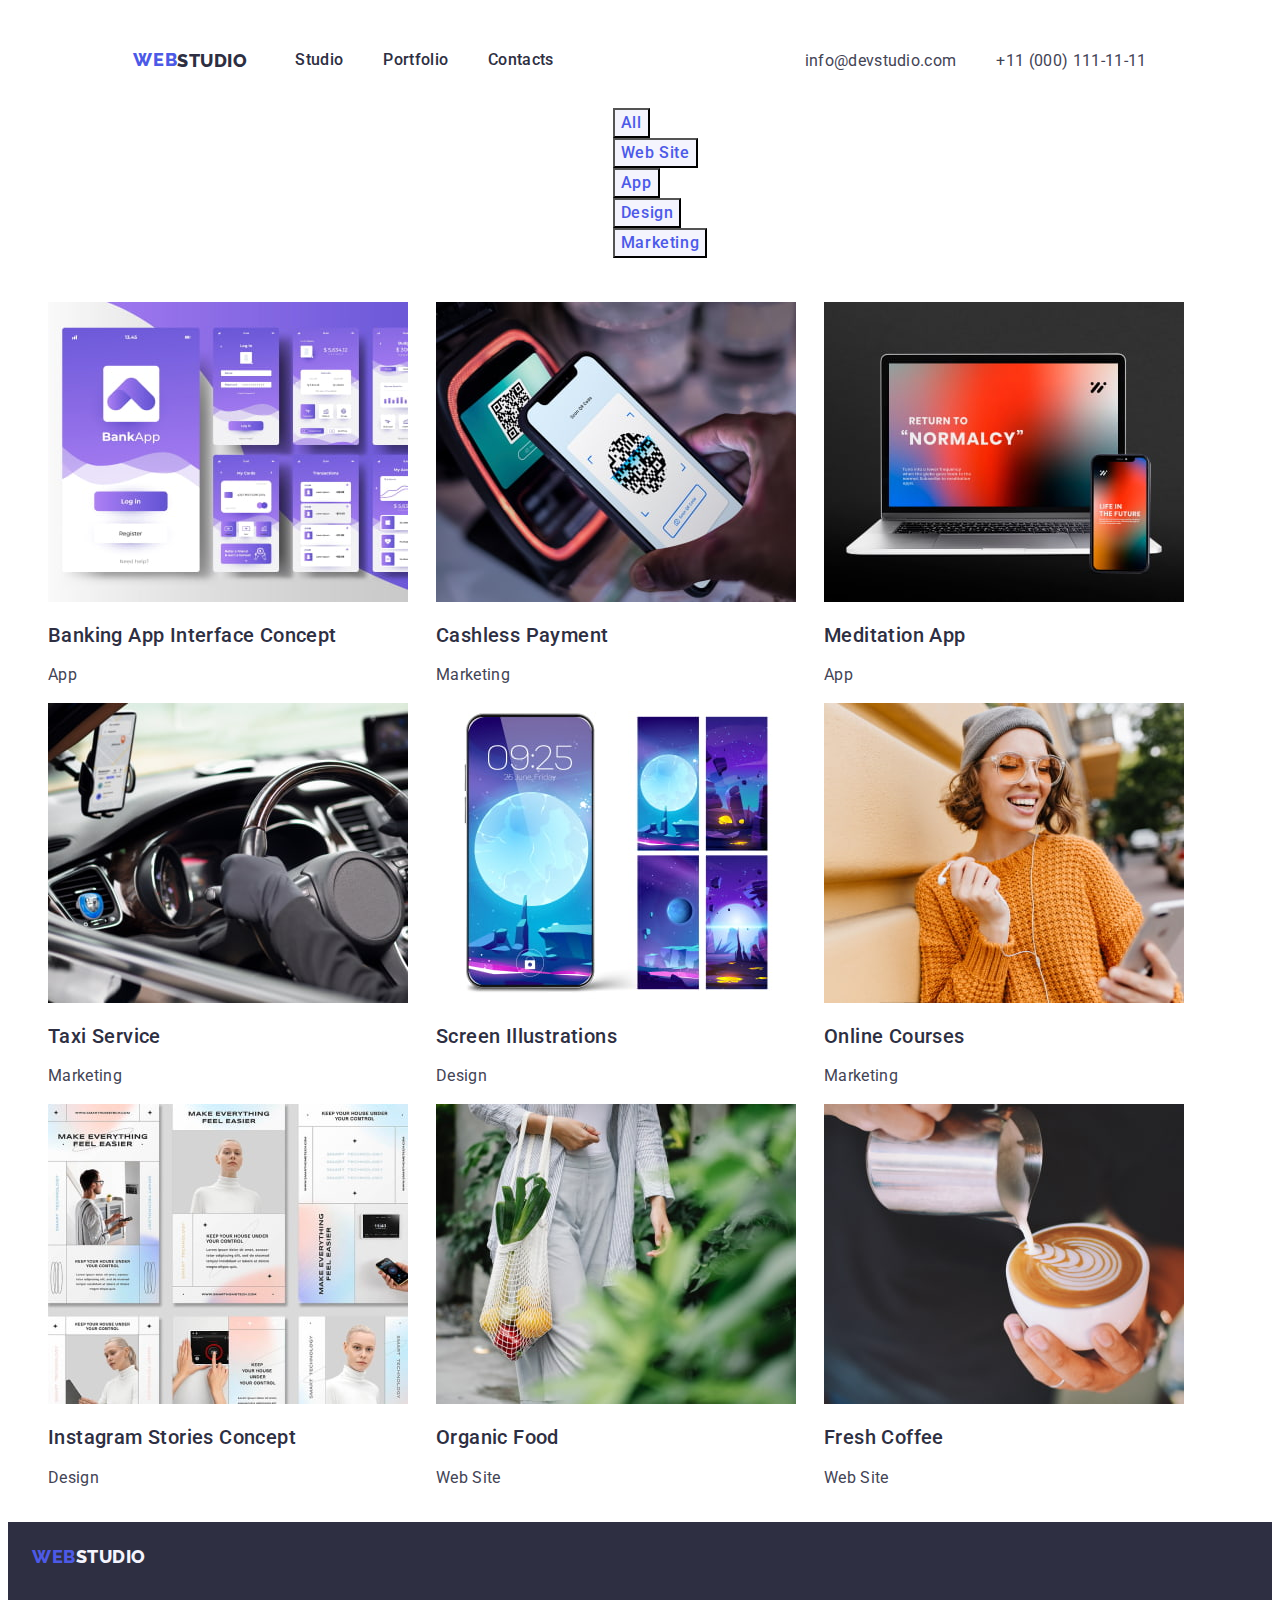
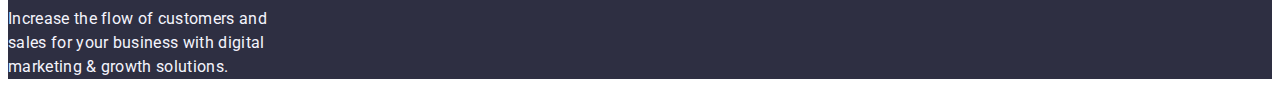
==== portfolio.html @ eee96777 "fixed the error" ====
<!DOCTYPE html>
<html lang="en">
  <head>
    <meta charset="UTF-8" />
    <meta name="viewport" content="width=device-width, initial-scale=1.0" />
    <title>Document</title>
    <link rel="preconnect" href="https://fonts.googleapis.com" />
    <link rel="preconnect" href="https://fonts.gstatic.com" crossorigin />
    <link
      href="https://fonts.googleapis.com/css2?family=Raleway:wght@800&family=Roboto:wght@400;500;700&display=swap"
      rel="stylesheet"
    />
    <link rel="stylesheet" href="./css/styles.css" />
  </head>
  <body>
    <!-- Top line -->
    <header>
      <div class="container header-container">
        <nav class="navigation">
          <a class="navigation-logo link" href="./index.html"
            >Web<span class="span">Studio</span></a
          >
          <ul class="navigation-link-list list">
            <li class="navigation-list-item">
              <a class="link-nav link" href="./index.html">Studio</a>
            </li>
            <li class="navigation-list-item">
              <a class="link-nav link" href="./portfolio.html">Portfolio</a>
            </li>
            <li class="navigation-list-item">
              <a class="link-nav link" href="">Contacts</a>
            </li>
          </ul>
        </nav>

        <!-- adress-->
        <address class="header adress">
          <ul class="header-adress-list list">
            <li class="header-adress-list-item">
              <a
                class="header-adress-link link"
                href="mailto:info@devstudio.com"
                >info@devstudio.com
              </a>
            </li>
            <li class="header-adress-list-item">
              <a class="header-adress-link link" href="tel:+110001111111"
                >+11 (000) 111-11-11
              </a>
            </li>
          </ul>
        </address>
      </div>
    </header>

    <!-- main -->
    <main>
      <!-- filter -->
      <section>
        <div class="filter-container">
          <h1 hidden>Filters</h1>
          <ul class="button-list list">
            <li>
              <button class="filter-button" type="button">All</button>
            </li>

            <li class="button-list-items">
              <button class="filter-button" type="button">Web Site</button>
            </li>
            <li class="button-list-items">
              <button class="filter-button" type="button">App</button>
            </li>
            <li class="button-list-items">
              <button class="filter-button" type="button">Design</button>
            </li>
            <li class="button-list-items">
              <button class="filter-button" type="button">Marketing</button>
            </li>
          </ul>
        </div>

        <!-- Rows -->
        <div class="project-list-container">
          <ul class="project-list list">
            <li class="project-list-item">
              <a class="project-img link" href="#">
                <img
                  src="./images/row1/img1.jpg"
                  alt="Banking app img"
                  width="360"
                  height="300"
                />
                <h2 class="project-list-title">
                  Banking App Interface Concept
                </h2>
                <p class="project-list-dsc">App</p>
              </a>
            </li>
            <li class="project-list-item">
              <a class="project-img link" href="#">
                <img
                  src="./images/row1/img2.jpg"
                  alt="Payment img"
                  width="360"
                  height="300"
                />
                <h2 class="project-list-title">Cashless Payment</h2>
                <p class="project-list-dsc">Marketing</p>
              </a>
            </li>
            <li class="project-list-item">
              <a class="project-img link" href="">
                <img
                  src="./images/row1/img3.jpg"
                  alt="App img"
                  width="360"
                  height="300"
                />
                <h2 class="project-list-title">Meditation App</h2>
                <p class="project-list-dsc">App</p>
              </a>
            </li>
            <li class="project-list-item">
              <a class="project-img link" href="#">
                <img
                  src="./images/row2/img1.jpg"
                  alt="Taxi Service img"
                  width="360"
                  height="300"
                />
                <h2 class="project-list-title">Taxi Service</h2>
                <p class="project-list-dsc">Marketing</p>
              </a>
            </li>
            <li class="project-list-item">
              <a class="project-img link" href="#">
                <img
                  src="./images/row2/img2.jpg"
                  alt="Screen img"
                  width="360"
                  height="300"
                />
                <h2 class="project-list-title">Screen Illustrations</h2>
                <p class="project-list-dsc">Design</p>
              </a>
            </li>
            <li class="project-list-item">
              <a class="project-img link" href="#">
                <img
                  src="./images/row2/img3.jpg"
                  alt="Courses img"
                  width="360"
                  height="300"
                />
                <h2 class="project-list-title">Online Courses</h2>
                <p class="project-list-dsc">Marketing</p>
              </a>
            </li>
            <li class="project-list-item">
              <a class="project-img link" href="#">
                <img
                  src="./images/row3/img1.jpg"
                  alt="Taxi Service img"
                  width="360"
                  height="300"
                />
                <h2 class="project-list-title">Instagram Stories Concept</h2>
                <p class="project-list-dsc">Design</p>
              </a>
            </li>
            <li class="project-list-item">
              <a class="project-img link" href="#">
                <img
                  src="./images/row3/img2.jpg"
                  alt="Screen img"
                  width="360"
                  height="300"
                />
                <h2 class="project-list-title">Organic Food</h2>
                <p class="project-list-dsc">Web Site</p>
              </a>
            </li>
            <li class="project-list-item">
              <a class="project-img link" href="#">
                <img
                  src="./images/row3/img3.jpg"
                  alt="Courses img"
                  width="360"
                  height="300"
                />
                <h2 class="project-list-title">Fresh Coffee</h2>
                <p class="project-list-dsc">Web Site</p>
              </a>
            </li>
          </ul>
        </div>
      </section>
    </main>

    <!-- Footer -->
    <footer class="footer">
      <a class="footer-logo link" href="./index.html"
        >Web<span class="footer-span">Studio</span>
      </a>
      <p class="footer-text">
        Increase the flow of customers and sales for your business with digital
        marketing & growth solutions.
      </p>
    </footer>
  </body>
</html>
---- css/styles.css ----
/* Web page */

/* Base styles */

:root {
  --primary-font: 'Roboto', sans-serif;
  --link-logo-font: 'Raleway', sans-serif;
  --primary-gray-color: #434455;
  --primary-dark-color: #2e2f42;
  --primary-light-color: #4d5ae5;
  --primary-white-color: #fff;
  --secondary-accent-color: #e7e9fc;
  --secondary-background-color: #f4f4fd;
}
.section {
  background-color: #fff;
}

.link,
.list,
.navigation-logo,
.span,
.footer-logo,
.list-item .adress-list-item {
  text-decoration: none;
}

.list,
.navigation-list-item,
.adress-list {
  list-style: none;
}

body {
  font-family: 'Roboto', sans-serif;
  font-style: normal;
  background-color: #ffffff;
  color: #434455;
}

.container {
  max-width: 100%;
  padding-left: 0;
  padding-right: 0;
  margin-left: 0;
  margin-right: o;
}

/* Header */

.header-container {
  width: 1440px;
  height: 72px;
  display: flex;
  justify-content: space-around;
  align-items: baseline;
  flex-shrink: 0;
}

header .navigation {
  display: flex;
}

.navigation-logo {
  color: #4d5ae5;
  font-family: 'Raleway', sans-serif;
  font-size: 18px;
  font-weight: 800;
  line-height: 1.17;
  letter-spacing: 0.54px;
  text-transform: uppercase;
  display: inline-flex;
  padding: 24px;
  align-items: center;
  flex-shrink: 0;
}

.span {
  color: #2e2f42;
  font-size: 18px;
  font-weight: 800;
  line-height: 21px; /* 116.667% */
  letter-spacing: 0.54px;
  text-transform: uppercase;
}

.navigation-link-list {
  display: flex;
  gap: 40px;
  flex-wrap: wrap;
  padding: 24px;
}

.link-nav {
  color: #2e2f42;
  text-align: left;
  font-weight: 500;
  font-size: 16px;
  line-height: 1.5;
  letter-spacing: 0.02em;
}

.link-nav:hover,
.link-nav:focus {
  color: #404bbf;
}

/* adress */
.adress {
  background: #fff;
  font-style: normal;
}

.header-adress-list {
  display: flex;
  gap: 40px;
  flex-wrap: wrap;
  padding: 24px;
}
.header-adress-link {
  color: #434455;
  font-size: 16px;
  font-weight: 400;
  line-height: 1.5;
  letter-spacing: 0.32px;
  font-style: normal;
  text-align: left;
}

.header-adress-link:hover,
.header-adress-link:focus {
  color: #404bbf;
}

/* Hero styles */

.hero {
  background-color: #2e2f42;
}

.hero-container .container {
  display: block;
  align-items: center;
  flex-direction: column;
  justify-content: center;
  height: 100vh;
}

.hero-title-container {
  max-width: 496px;
  max-height: 120px;
  margin: 0 auto;
}

.hero-title {
  color: var(--white, #fff);
  background-color: #2e2f42;
  text-align: center;
  font-size: 56px;
  font-weight: 700;
  line-height: 1.07;
  letter-spacing: 1.12px;
}

.hero-btn-container {
  max-width: 169px;
  max-height: 56px;
  margin: 0 auto;
}

.hero-btn {
  font-family: 'Roboto', sans-serif;
  font-weight: 500;
  font-size: 16px;
  line-height: 1.5;
  letter-spacing: 0.04em;
  background: var(--iris, #4d5ae5);
  color: #fff;
  cursor: pointer;
  display: inline-flex;
  padding: 16px 32px;
  align-items: flex-start;
  gap: 10px;
  border-radius: 4px;
}

.hero-btn:hover,
.hero-btn:focus {
  background: var(--ocean, #404bbf);
  color: #fff;
}

/* Benefits styles */

.benefits-container {
  display: flex;
}

.visually-hidden {
  position: absolute;
  width: 1px;
  height: 1px;
  margin: -1px;
  border: 0;
  padding: 0;
  white-space: nowrap;
  clip-path: inset(100%);
  clip: rect(0 0 0 0);
  overflow: hidden;
}

.benefits-list-item {
  width: calc((100% - 72px) / 4);
  gap: 8px;
  display: inline-flex;
  flex-direction: column;
  align-items: flex-start;
}

.benefits-list-subtitle {
  color: var(--navyblue, #2e2f42);
  font-size: 20px;
  font-weight: 500;
  line-height: 1.2;
  letter-spacing: 0.4px;
}

.benefits-list-desc {
  color: var(--slate, #434455);
  font-size: 16px;
  font-weight: 400;
  line-height: 24px; /* 150% */
  letter-spacing: 0.32px;
}

/* Work styles  */
.case {
  background-color: #f4f4fd;
}

.case-container {
  display: flex;
}

.case-title {
  color: var(--navyblue, #2e2f42);
  text-align: center;
  font-size: 36px;
  font-weight: 700;
  line-height: 1.11;
  letter-spacing: 0.72px;
  text-transform: capitalize;
}

.case-list-container {
  justify-content: baseline;
  margin: 72px;
}

.case-list-item {
  width: calc((100% - 72px) / 3);
  gap: 8px;
  display: inline-flex;
  flex-direction: column;
  align-items: flex-start;
}

.case-list-img {
  border: 1px solid var(--cornflower, #e7e9fc);
  background: #ffffff;
}

/* Team styles */
.team {
  background-color: #f4f4fd;
}

.team-list-container {
  display: flex;
}

.team-title {
  color: var(--navyblue, #2e2f42);
  text-align: center;
  font-size: 36px;
  font-weight: 700;
  line-height: 1.11;
  letter-spacing: 0.72px;
  text-transform: capitalize;
}

.team-list {
  background-color: #ffffff;
}

.team-list-item {
  background-color: #ffffff;
  width: calc((100% - 72px) / 4);
  gap: 8px;
  display: inline-flex;
  flex-direction: column;
  align-items: flex-start;
}

.team-list-subtitle {
  color: var(--navyblue, #2e2f42);
  background-color: #ffffff;
  text-align: center;
  font-size: 20px;
  font-weight: 500;
  line-height: 24px; /* 120% */
  letter-spacing: 0.4px;
}

.team-list-desc {
  color: var(--slate, #434455);
  text-align: center;
  font-size: 16px;
  font-weight: 400;
  line-height: 24px; /* 150% */
  letter-spacing: 0.32px;
}

/* footer */

.footer {
  background-color: #2e2f42;
}

.footer-container .container {
  width: 1440px;
  height: 72px;
  display: flex;
  justify-content: space-around;
  align-items: baseline;
  flex-shrink: 0;
}

.footer-logo {
  color: #4d5ae5;
  font-family: 'Raleway', sans-serif;
  font-size: 18px;
  font-style: normal;
  font-weight: 800;
  line-height: 1.17;
  letter-spacing: 0.54px;
  text-transform: uppercase;
  background: var(--navyblue, #2e2f42);
  display: inline-flex;
  padding: 24px;
  align-items: center;
  flex-shrink: 0;
}

.footer-span {
  color: #f4f4fd;
}
.footer-text {
  color: #f4f4fd;
  font-family: Roboto;
  font-size: 16px;
  font-style: normal;
  font-weight: 400;
  line-height: 24px;
  letter-spacing: 0.32px;
  background: var(--navyblue, #2e2f42);
  width: 264px;
}

/* Portfolio page */

/* filter */

.filter-container {
  display: flex;
  padding: 12px 24px;
  flex-wrap: wrap;
  justify-content: space-around;
  align-items: baseline;
  gap: 24px;
}

.button-list {
  background: #fff;
  text-decoration: none;
  list-style: none;
}
.filter-button {
  color: #4d5ae5;
  background-color: #f4f4fd;
  text-align: center;
  font-family: 'Roboto', sans-serif;
  font-size: 16px;
  font-style: normal;
  font-weight: 500;
  line-height: 1.5;
  letter-spacing: 0.04em;
}

.filter-button:hover,
.filter-button:focus {
  color: #ffffff;
  background-color: #404bbf;
  cursor: pointer;
}

/* Rows */

.project-list-container {
  display: flex;
  margin: 0 auto;
}

.project-list {
  background: #fff;
  list-style: none;
}

.project-list-item {
  width: calc((100% - 72px) / 3);
  gap: 8px;
  display: inline-flex;
  flex-direction: column;
  align-items: flex-start;
}

.project-list-title {
  color: #2e2f42;
  font-family: Roboto;
  font-size: 20px;
  font-style: normal;
  font-weight: 500;
  line-height: 1.2;
  letter-spacing: 0.02em;
  text-decoration: none;
}
.project-list-dsc {
  color: #434455;
  font-family: Roboto;
  font-size: 16px;
  font-style: normal;
  font-weight: 400;
  line-height: 1.5;
  letter-spacing: 0.02em;
  text-decoration: none;
}
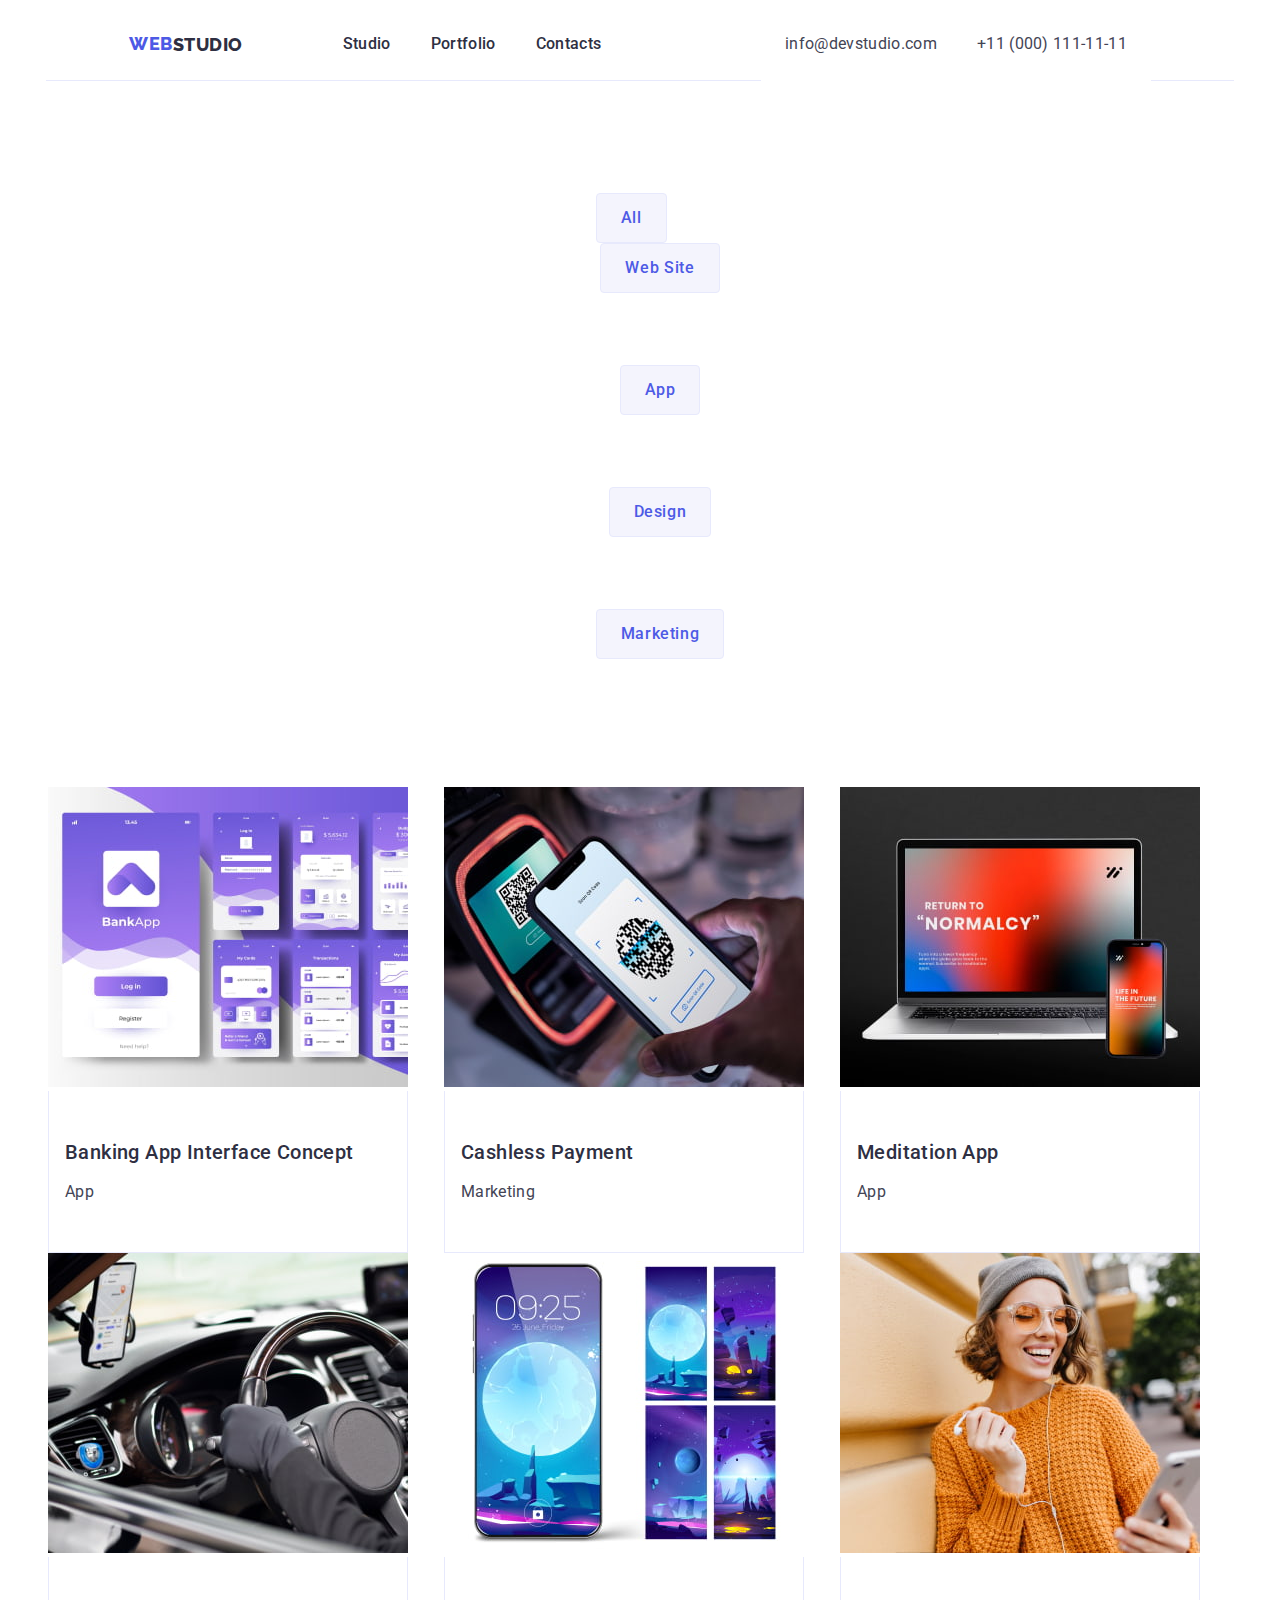
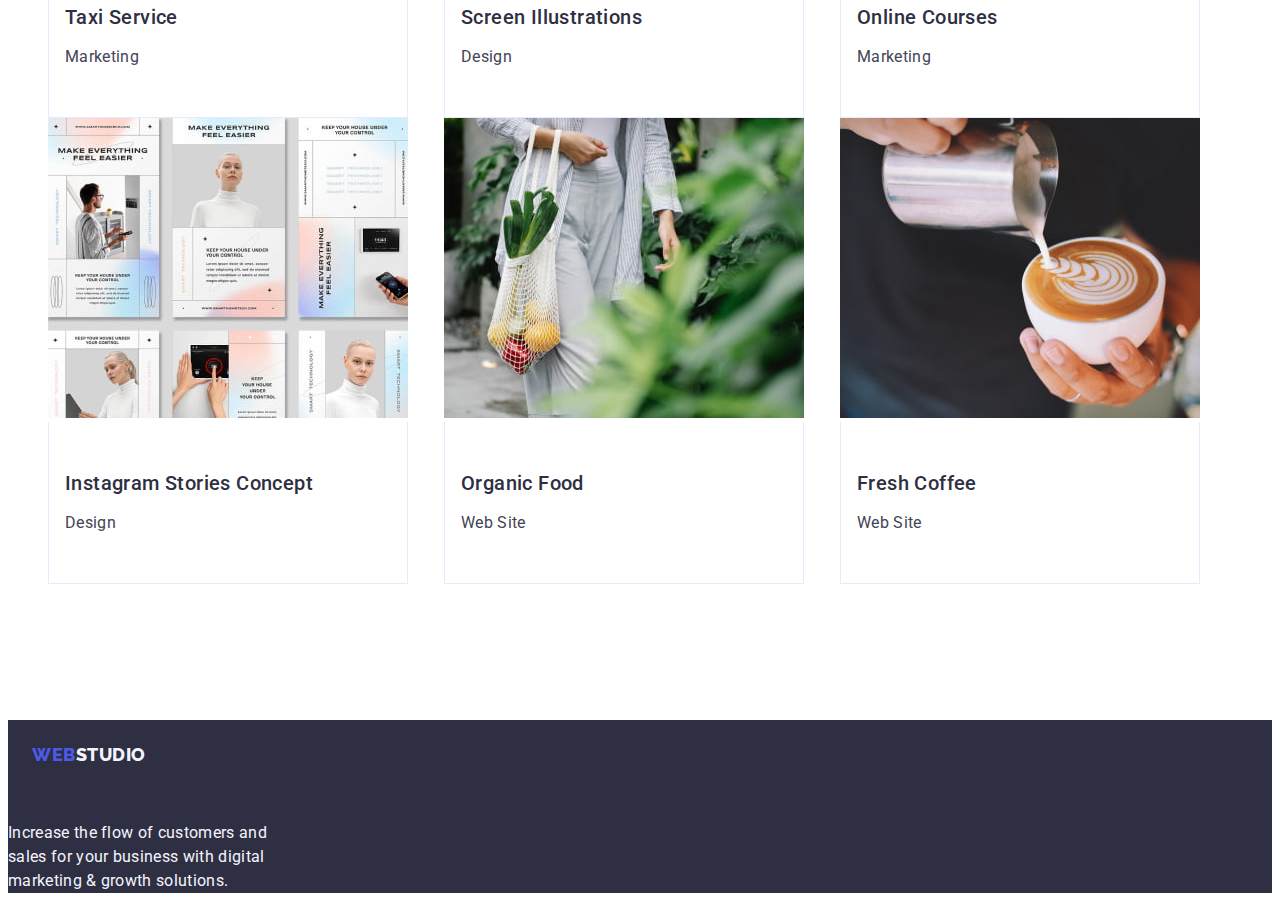
==== commit 0dd17be4: "previously corrected errors" ====
--- a/portfolio.html
+++ b/portfolio.html
@@ -4,6 +4,13 @@
     <meta charset="UTF-8" />
     <meta name="viewport" content="width=device-width, initial-scale=1.0" />
     <title>Document</title>
+    <link
+      rel="stylesheet"
+      href="https://cdnjs.cloudflare.com/ajax/libs/modern-normalize/2.0.0/modern-normalize.min.css"
+      integrity="sha512-4xo8blKMVCiXpTaLzQSLSw3KFOVPWhm/TRtuPVc4WG6kUgjH6J03IBuG7JZPkcWMxJ5huwaBpOpnwYElP/m6wg=="
+      crossorigin="anonymous"
+      referrerpolicy="no-referrer"
+    />
     <link rel="preconnect" href="https://fonts.googleapis.com" />
     <link rel="preconnect" href="https://fonts.gstatic.com" crossorigin />
     <link
@@ -58,7 +65,7 @@
       <!-- filter -->
       <section>
         <div class="filter-container">
-          <h1 hidden>Filters</h1>
+          <h1 hidden class="visually-hidden">Filters</h1>
           <ul class="button-list list">
             <li>
               <button class="filter-button" type="button">All</button>
@@ -77,10 +84,9 @@
               <button class="filter-button" type="button">Marketing</button>
             </li>
           </ul>
-        </div>
+        
 
         <!-- Rows -->
-        <div class="project-list-container">
           <ul class="project-list list">
             <li class="project-list-item">
               <a class="project-img link" href="#">
@@ -90,10 +96,13 @@
                   width="360"
                   height="300"
                 />
-                <h2 class="project-list-title">
-                  Banking App Interface Concept
-                </h2>
-                <p class="project-list-dsc">App</p>
+                <div class="project-title-dsc-container">
+                  <h2 class="project-list-title">
+                    Banking App Interface Concept
+                  </h2>
+                  <p class="project-list-dsc">App</p>
+                </div>
+                
               </a>
             </li>
             <li class="project-list-item">
@@ -104,8 +113,10 @@
                   width="360"
                   height="300"
                 />
+                <div class="project-title-dsc-container">
                 <h2 class="project-list-title">Cashless Payment</h2>
                 <p class="project-list-dsc">Marketing</p>
+              </div>
               </a>
             </li>
             <li class="project-list-item">
@@ -116,8 +127,10 @@
                   width="360"
                   height="300"
                 />
+                <div class="project-title-dsc-container">
                 <h2 class="project-list-title">Meditation App</h2>
                 <p class="project-list-dsc">App</p>
+              </div>
               </a>
             </li>
             <li class="project-list-item">
@@ -128,8 +141,10 @@
                   width="360"
                   height="300"
                 />
+                <div class="project-title-dsc-container">
                 <h2 class="project-list-title">Taxi Service</h2>
                 <p class="project-list-dsc">Marketing</p>
+              </div>
               </a>
             </li>
             <li class="project-list-item">
@@ -140,8 +155,10 @@
                   width="360"
                   height="300"
                 />
+                <div class="project-title-dsc-container">
                 <h2 class="project-list-title">Screen Illustrations</h2>
                 <p class="project-list-dsc">Design</p>
+              </div>
               </a>
             </li>
             <li class="project-list-item">
@@ -152,8 +169,10 @@
                   width="360"
                   height="300"
                 />
+                <div class="project-title-dsc-container">
                 <h2 class="project-list-title">Online Courses</h2>
                 <p class="project-list-dsc">Marketing</p>
+              </div>
               </a>
             </li>
             <li class="project-list-item">
@@ -164,8 +183,10 @@
                   width="360"
                   height="300"
                 />
+                <div class="project-title-dsc-container">
                 <h2 class="project-list-title">Instagram Stories Concept</h2>
                 <p class="project-list-dsc">Design</p>
+              </div>
               </a>
             </li>
             <li class="project-list-item">
@@ -176,8 +197,10 @@
                   width="360"
                   height="300"
                 />
+                <div class="project-title-dsc-container">
                 <h2 class="project-list-title">Organic Food</h2>
                 <p class="project-list-dsc">Web Site</p>
+              </div>
               </a>
             </li>
             <li class="project-list-item">
@@ -188,8 +211,10 @@
                   width="360"
                   height="300"
                 />
+                <div class="project-title-dsc-container">
                 <h2 class="project-list-title">Fresh Coffee</h2>
                 <p class="project-list-dsc">Web Site</p>
+              </div>
               </a>
             </li>
           </ul>
--- a/css/styles.css
+++ b/css/styles.css
@@ -49,12 +49,15 @@
 /* Header */
 
 .header-container {
-  width: 1440px;
+  width:  1158px;
   height: 72px;
+  margin: 0 auto;
+  padding: 0 15px;
   display: flex;
   justify-content: space-around;
-  align-items: baseline;
-  flex-shrink: 0;
+  align-items: center;
+  flex-shrink: 0;
+  border-bottom: 1px solid #e7e9fc;
 }
 
 header .navigation {
@@ -70,7 +73,8 @@
   letter-spacing: 0.54px;
   text-transform: uppercase;
   display: inline-flex;
-  padding: 24px;
+  margin-right: 76px;
+  padding: 24px 0;
   align-items: center;
   flex-shrink: 0;
 }
@@ -117,6 +121,7 @@
   flex-wrap: wrap;
   padding: 24px;
 }
+
 .header-adress-link {
   color: #434455;
   font-size: 16px;
@@ -139,17 +144,12 @@
 }
 
 .hero-container .container {
+  width: 1440px;
+  height: 72px;
   display: block;
-  align-items: center;
-  flex-direction: column;
-  justify-content: center;
-  height: 100vh;
-}
-
-.hero-title-container {
-  max-width: 496px;
-  max-height: 120px;
-  margin: 0 auto;
+  justify-content: space-around;
+  align-items: baseline;
+  flex-shrink: 0;
 }
 
 .hero-title {
@@ -160,12 +160,9 @@
   font-weight: 700;
   line-height: 1.07;
   letter-spacing: 1.12px;
-}
-
-.hero-btn-container {
-  max-width: 169px;
-  max-height: 56px;
-  margin: 0 auto;
+  max-width: 496px;
+  padding: 188px 0;
+  margin: auto;
 }
 
 .hero-btn {
@@ -177,10 +174,12 @@
   background: var(--iris, #4d5ae5);
   color: #fff;
   cursor: pointer;
-  display: inline-flex;
-  padding: 16px 32px;
-  align-items: flex-start;
-  gap: 10px;
+  display: block; 
+  min-width: 169px;
+  height: 56px;
+  border: none; 
+  margin: auto;
+  background-color: #4d5ae5;
   border-radius: 4px;
 }
 
@@ -192,8 +191,11 @@
 
 /* Benefits styles */
 
-.benefits-container {
-  display: flex;
+.benefits-container .container {
+  display: flex;
+  justify-content: space-around;
+  align-items: baseline;
+  flex-shrink: 0;
 }
 
 .visually-hidden {
@@ -212,9 +214,10 @@
 .benefits-list-item {
   width: calc((100% - 72px) / 4);
   gap: 8px;
-  display: inline-flex;
+  display: flex;
   flex-direction: column;
   align-items: flex-start;
+  gap: 24px;
 }
 
 .benefits-list-subtitle {
@@ -223,6 +226,7 @@
   font-weight: 500;
   line-height: 1.2;
   letter-spacing: 0.4px;
+  margin-bottom: 8px;
 }
 
 .benefits-list-desc {
@@ -238,8 +242,9 @@
   background-color: #f4f4fd;
 }
 
-.case-container {
-  display: flex;
+.case-container .container{
+  display: flex;
+  padding-bottom: 120px; 
 }
 
 .case-title {
@@ -250,19 +255,15 @@
   line-height: 1.11;
   letter-spacing: 0.72px;
   text-transform: capitalize;
-}
-
-.case-list-container {
-  justify-content: baseline;
-  margin: 72px;
+  margin-bottom: 72px;
 }
 
 .case-list-item {
-  width: calc((100% - 72px) / 3);
+  width: calc((100% - 48px) / 3);
   gap: 8px;
-  display: inline-flex;
-  flex-direction: column;
-  align-items: flex-start;
+  display: flex;
+  flex-direction: wrap;
+  gap: 24px;
 }
 
 .case-list-img {
@@ -275,8 +276,9 @@
   background-color: #f4f4fd;
 }
 
-.team-list-container {
-  display: flex;
+.team-container .container{
+  display: flex;
+  padding: 120px 0;
 }
 
 .team-title {
@@ -287,6 +289,7 @@
   line-height: 1.11;
   letter-spacing: 0.72px;
   text-transform: capitalize;
+  margin-bottom: 72px;
 }
 
 .team-list {
@@ -296,10 +299,16 @@
 .team-list-item {
   background-color: #ffffff;
   width: calc((100% - 72px) / 4);
-  gap: 8px;
-  display: inline-flex;
+  gap: 24px;
+  display: flex;
   flex-direction: column;
   align-items: flex-start;
+  border-radius: 0px 0px 4px 4px;
+}
+
+.team-list-container {
+  padding: 32px 0;
+
 }
 
 .team-list-subtitle {
@@ -310,6 +319,8 @@
   font-weight: 500;
   line-height: 24px; /* 120% */
   letter-spacing: 0.4px;
+  text-align: center;
+  margin-bottom: 8px;
 }
 
 .team-list-desc {
@@ -319,6 +330,7 @@
   font-weight: 400;
   line-height: 24px; /* 150% */
   letter-spacing: 0.32px;
+  text-align: center; 
 }
 
 /* footer */
@@ -334,6 +346,7 @@
   justify-content: space-around;
   align-items: baseline;
   flex-shrink: 0;
+  padding: 100px 0;
 }
 
 .footer-logo {
@@ -346,10 +359,12 @@
   letter-spacing: 0.54px;
   text-transform: uppercase;
   background: var(--navyblue, #2e2f42);
-  display: inline-flex;
+  display: inline-block;
+  margin-bottom: 16px;
   padding: 24px;
   align-items: center;
   flex-shrink: 0;
+
 }
 
 .footer-span {
@@ -373,7 +388,8 @@
 
 .filter-container {
   display: flex;
-  padding: 12px 24px;
+  padding-top: 96px; 
+  padding-bottom: 120px; 
   flex-wrap: wrap;
   justify-content: space-around;
   align-items: baseline;
@@ -385,6 +401,14 @@
   text-decoration: none;
   list-style: none;
 }
+
+.button-list-items {
+  display: flex; 
+  justify-content: center; 
+  gap: 24px;
+  margin-bottom: 72px;
+}
+
 .filter-button {
   color: #4d5ae5;
   background-color: #f4f4fd;
@@ -395,6 +419,9 @@
   font-weight: 500;
   line-height: 1.5;
   letter-spacing: 0.04em;
+  padding: 12px 24px;
+  border: 1px solid #e7e9fc;
+  border-radius: 4px;
 }
 
 .filter-button:hover,
@@ -402,6 +429,7 @@
   color: #ffffff;
   background-color: #404bbf;
   cursor: pointer;
+  border: 1px solid transparent;
 }
 
 /* Rows */
@@ -417,13 +445,26 @@
 }
 
 .project-list-item {
-  width: calc((100% - 72px) / 3);
+  display: flex;
+  flex-wrap: wrap; 
+  column-gap: 24px; 
+  row-gap: 48px;
+  width: calc((100% - 48px) / 3);
   gap: 8px;
   display: inline-flex;
   flex-direction: column;
   align-items: flex-start;
 }
 
+.project-img{
+  display: block;
+}
+.project-title-dsc-container {
+  padding: 32px 16px;
+  border: 1px solid #e7e9fc; 
+  border-top: none;
+}
+
 .project-list-title {
   color: #2e2f42;
   font-family: Roboto;
@@ -433,6 +474,7 @@
   line-height: 1.2;
   letter-spacing: 0.02em;
   text-decoration: none;
+  margin-bottom: 8px;
 }
 .project-list-dsc {
   color: #434455;
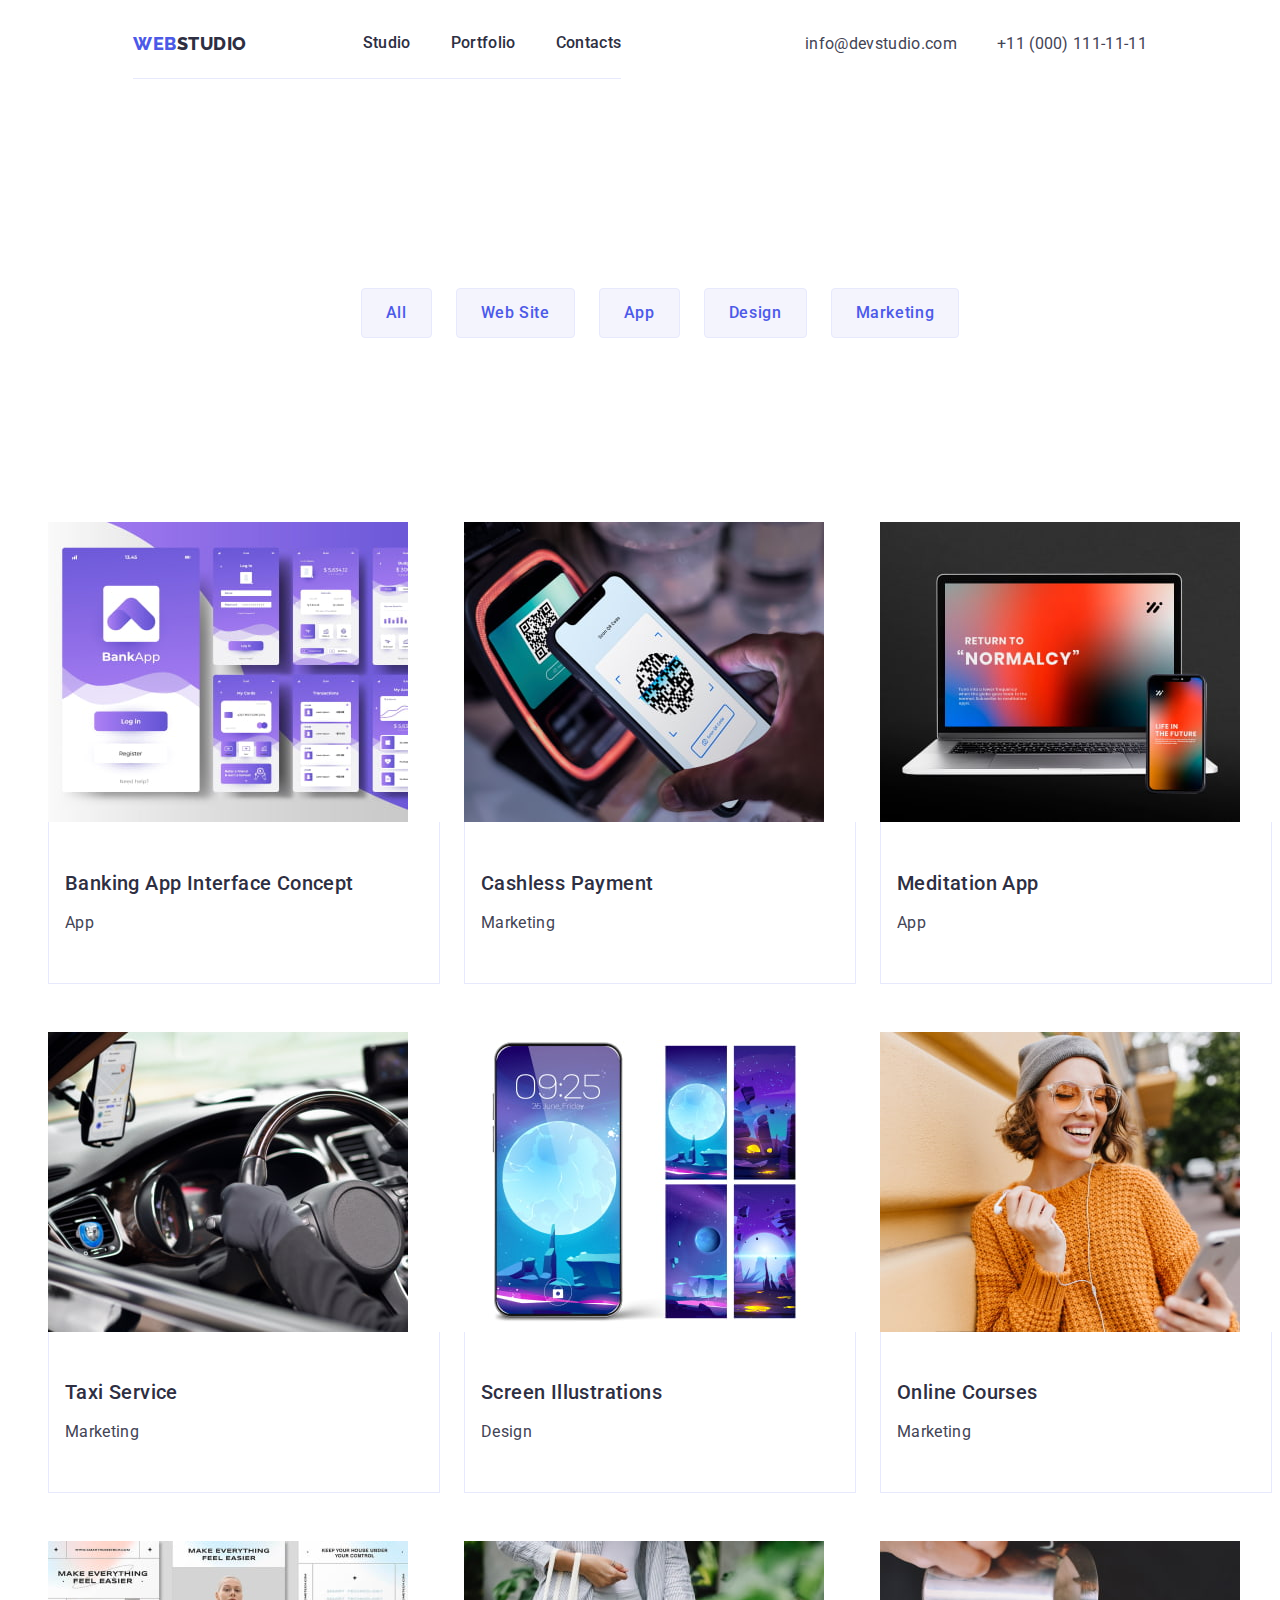
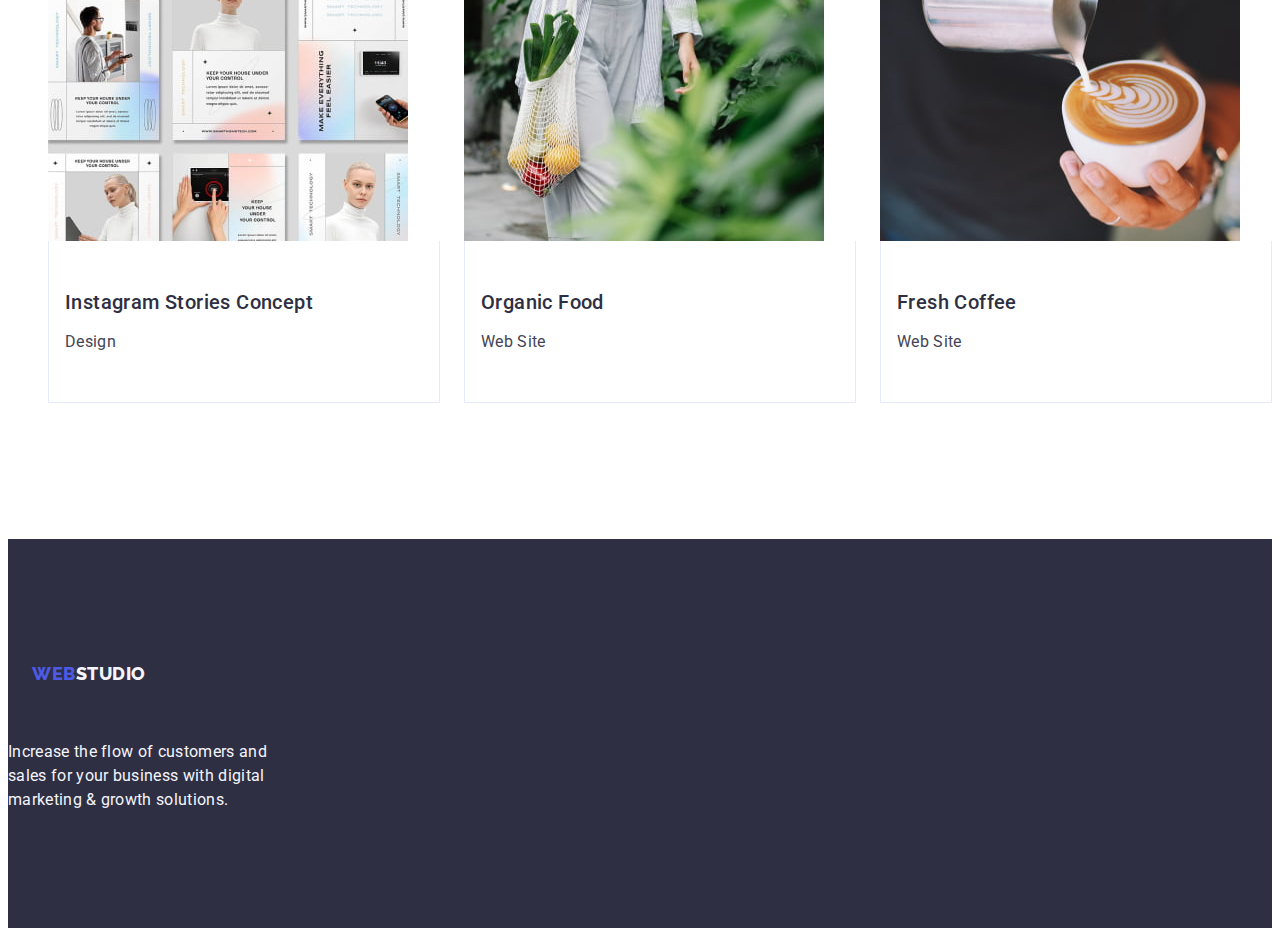
==== commit 70b94132: "fixed errors" ====
--- a/portfolio.html
+++ b/portfolio.html
@@ -63,8 +63,8 @@
     <!-- main -->
     <main>
       <!-- filter -->
-      <section>
-        <div class="filter-container">
+      <section class="portfolio">
+        <div class="filter-container container">
           <h1 hidden class="visually-hidden">Filters</h1>
           <ul class="button-list list">
             <li>
@@ -84,9 +84,8 @@
               <button class="filter-button" type="button">Marketing</button>
             </li>
           </ul>
-        
-
-        <!-- Rows -->
+
+          <!-- Rows -->
           <ul class="project-list list">
             <li class="project-list-item">
               <a class="project-img link" href="#">
@@ -102,7 +101,6 @@
                   </h2>
                   <p class="project-list-dsc">App</p>
                 </div>
-                
               </a>
             </li>
             <li class="project-list-item">
@@ -114,9 +112,9 @@
                   height="300"
                 />
                 <div class="project-title-dsc-container">
-                <h2 class="project-list-title">Cashless Payment</h2>
-                <p class="project-list-dsc">Marketing</p>
-              </div>
+                  <h2 class="project-list-title">Cashless Payment</h2>
+                  <p class="project-list-dsc">Marketing</p>
+                </div>
               </a>
             </li>
             <li class="project-list-item">
@@ -128,9 +126,9 @@
                   height="300"
                 />
                 <div class="project-title-dsc-container">
-                <h2 class="project-list-title">Meditation App</h2>
-                <p class="project-list-dsc">App</p>
-              </div>
+                  <h2 class="project-list-title">Meditation App</h2>
+                  <p class="project-list-dsc">App</p>
+                </div>
               </a>
             </li>
             <li class="project-list-item">
@@ -142,9 +140,9 @@
                   height="300"
                 />
                 <div class="project-title-dsc-container">
-                <h2 class="project-list-title">Taxi Service</h2>
-                <p class="project-list-dsc">Marketing</p>
-              </div>
+                  <h2 class="project-list-title">Taxi Service</h2>
+                  <p class="project-list-dsc">Marketing</p>
+                </div>
               </a>
             </li>
             <li class="project-list-item">
@@ -156,9 +154,9 @@
                   height="300"
                 />
                 <div class="project-title-dsc-container">
-                <h2 class="project-list-title">Screen Illustrations</h2>
-                <p class="project-list-dsc">Design</p>
-              </div>
+                  <h2 class="project-list-title">Screen Illustrations</h2>
+                  <p class="project-list-dsc">Design</p>
+                </div>
               </a>
             </li>
             <li class="project-list-item">
@@ -170,9 +168,9 @@
                   height="300"
                 />
                 <div class="project-title-dsc-container">
-                <h2 class="project-list-title">Online Courses</h2>
-                <p class="project-list-dsc">Marketing</p>
-              </div>
+                  <h2 class="project-list-title">Online Courses</h2>
+                  <p class="project-list-dsc">Marketing</p>
+                </div>
               </a>
             </li>
             <li class="project-list-item">
@@ -184,9 +182,9 @@
                   height="300"
                 />
                 <div class="project-title-dsc-container">
-                <h2 class="project-list-title">Instagram Stories Concept</h2>
-                <p class="project-list-dsc">Design</p>
-              </div>
+                  <h2 class="project-list-title">Instagram Stories Concept</h2>
+                  <p class="project-list-dsc">Design</p>
+                </div>
               </a>
             </li>
             <li class="project-list-item">
@@ -198,9 +196,9 @@
                   height="300"
                 />
                 <div class="project-title-dsc-container">
-                <h2 class="project-list-title">Organic Food</h2>
-                <p class="project-list-dsc">Web Site</p>
-              </div>
+                  <h2 class="project-list-title">Organic Food</h2>
+                  <p class="project-list-dsc">Web Site</p>
+                </div>
               </a>
             </li>
             <li class="project-list-item">
@@ -212,9 +210,9 @@
                   height="300"
                 />
                 <div class="project-title-dsc-container">
-                <h2 class="project-list-title">Fresh Coffee</h2>
-                <p class="project-list-dsc">Web Site</p>
-              </div>
+                  <h2 class="project-list-title">Fresh Coffee</h2>
+                  <p class="project-list-dsc">Web Site</p>
+                </div>
               </a>
             </li>
           </ul>
--- a/css/styles.css
+++ b/css/styles.css
@@ -57,11 +57,12 @@
   justify-content: space-around;
   align-items: center;
   flex-shrink: 0;
+}
+
+header .navigation {
+  display: flex;
   border-bottom: 1px solid #e7e9fc;
-}
-
-header .navigation {
-  display: flex;
+  align-items: center;
 }
 
 .navigation-logo {
@@ -92,7 +93,6 @@
   display: flex;
   gap: 40px;
   flex-wrap: wrap;
-  padding: 24px;
 }
 
 .link-nav {
@@ -102,6 +102,7 @@
   font-size: 16px;
   line-height: 1.5;
   letter-spacing: 0.02em;
+  padding: 24px 0;
 }
 
 .link-nav:hover,
@@ -119,7 +120,6 @@
   display: flex;
   gap: 40px;
   flex-wrap: wrap;
-  padding: 24px;
 }
 
 .header-adress-link {
@@ -141,6 +141,7 @@
 
 .hero {
   background-color: #2e2f42;
+  padding: 188px 0;
 }
 
 .hero-container .container {
@@ -191,11 +192,14 @@
 
 /* Benefits styles */
 
+.benefits {
+  background-color: #fff;
+  padding: 120px 0;
+}
+
 .benefits-container .container {
-  display: flex;
-  justify-content: space-around;
-  align-items: baseline;
-  flex-shrink: 0;
+  width: 1128px;
+  padding: 0 15px;   
 }
 
 .visually-hidden {
@@ -211,13 +215,16 @@
   overflow: hidden;
 }
 
+.benefits-list {
+  display: flex;
+  gap: 24px;
+  padding: 0;
+  margin: 0;
+}
+
+
 .benefits-list-item {
   width: calc((100% - 72px) / 4);
-  gap: 8px;
-  display: flex;
-  flex-direction: column;
-  align-items: flex-start;
-  gap: 24px;
 }
 
 .benefits-list-subtitle {
@@ -239,12 +246,20 @@
 
 /* Work styles  */
 .case {
-  background-color: #f4f4fd;
+  background-color: #fff;
+  padding-bottom: 120px;
 }
 
 .case-container .container{
-  display: flex;
-  padding-bottom: 120px; 
+  width: 1128px;
+  padding: 0 15px;   
+}
+
+.case-list {
+  display: flex;
+  gap: 24px;
+  padding: 0;
+  margin: 0;
 }
 
 .case-title {
@@ -260,10 +275,6 @@
 
 .case-list-item {
   width: calc((100% - 48px) / 3);
-  gap: 8px;
-  display: flex;
-  flex-direction: wrap;
-  gap: 24px;
 }
 
 .case-list-img {
@@ -274,11 +285,12 @@
 /* Team styles */
 .team {
   background-color: #f4f4fd;
+  padding: 120px 0;
 }
 
 .team-container .container{
-  display: flex;
-  padding: 120px 0;
+  width: 1440px;
+  padding: 0 15px;
 }
 
 .team-title {
@@ -294,15 +306,14 @@
 
 .team-list {
   background-color: #ffffff;
+  display: flex;
+  gap: 24px;
+  padding: 0;
+  margin: 0;
 }
 
 .team-list-item {
-  background-color: #ffffff;
   width: calc((100% - 72px) / 4);
-  gap: 24px;
-  display: flex;
-  flex-direction: column;
-  align-items: flex-start;
   border-radius: 0px 0px 4px 4px;
 }
 
@@ -337,6 +348,7 @@
 
 .footer {
   background-color: #2e2f42;
+  padding: 100px 0;
 }
 
 .footer-container .container {
@@ -384,6 +396,10 @@
 
 /* Portfolio page */
 
+.portfolio {
+padding-top: 96px; 
+}
+
 /* filter */
 
 .filter-container {
@@ -400,6 +416,10 @@
   background: #fff;
   text-decoration: none;
   list-style: none;
+  display: flex; 
+  justify-content: center; 
+  gap: 24px;
+  margin-bottom: 72px;
 }
 
 .button-list-items {
@@ -437,26 +457,23 @@
 .project-list-container {
   display: flex;
   margin: 0 auto;
+
 }
 
 .project-list {
   background: #fff;
   list-style: none;
+  display: flex;
+  flex-wrap: wrap; 
+  column-gap: 24px;
+  row-gap: 48px;
 }
 
 .project-list-item {
-  display: flex;
-  flex-wrap: wrap; 
-  column-gap: 24px; 
-  row-gap: 48px;
   width: calc((100% - 48px) / 3);
-  gap: 8px;
-  display: inline-flex;
-  flex-direction: column;
-  align-items: flex-start;
-}
-
-.project-img{
+}
+
+img{
   display: block;
 }
 .project-title-dsc-container {
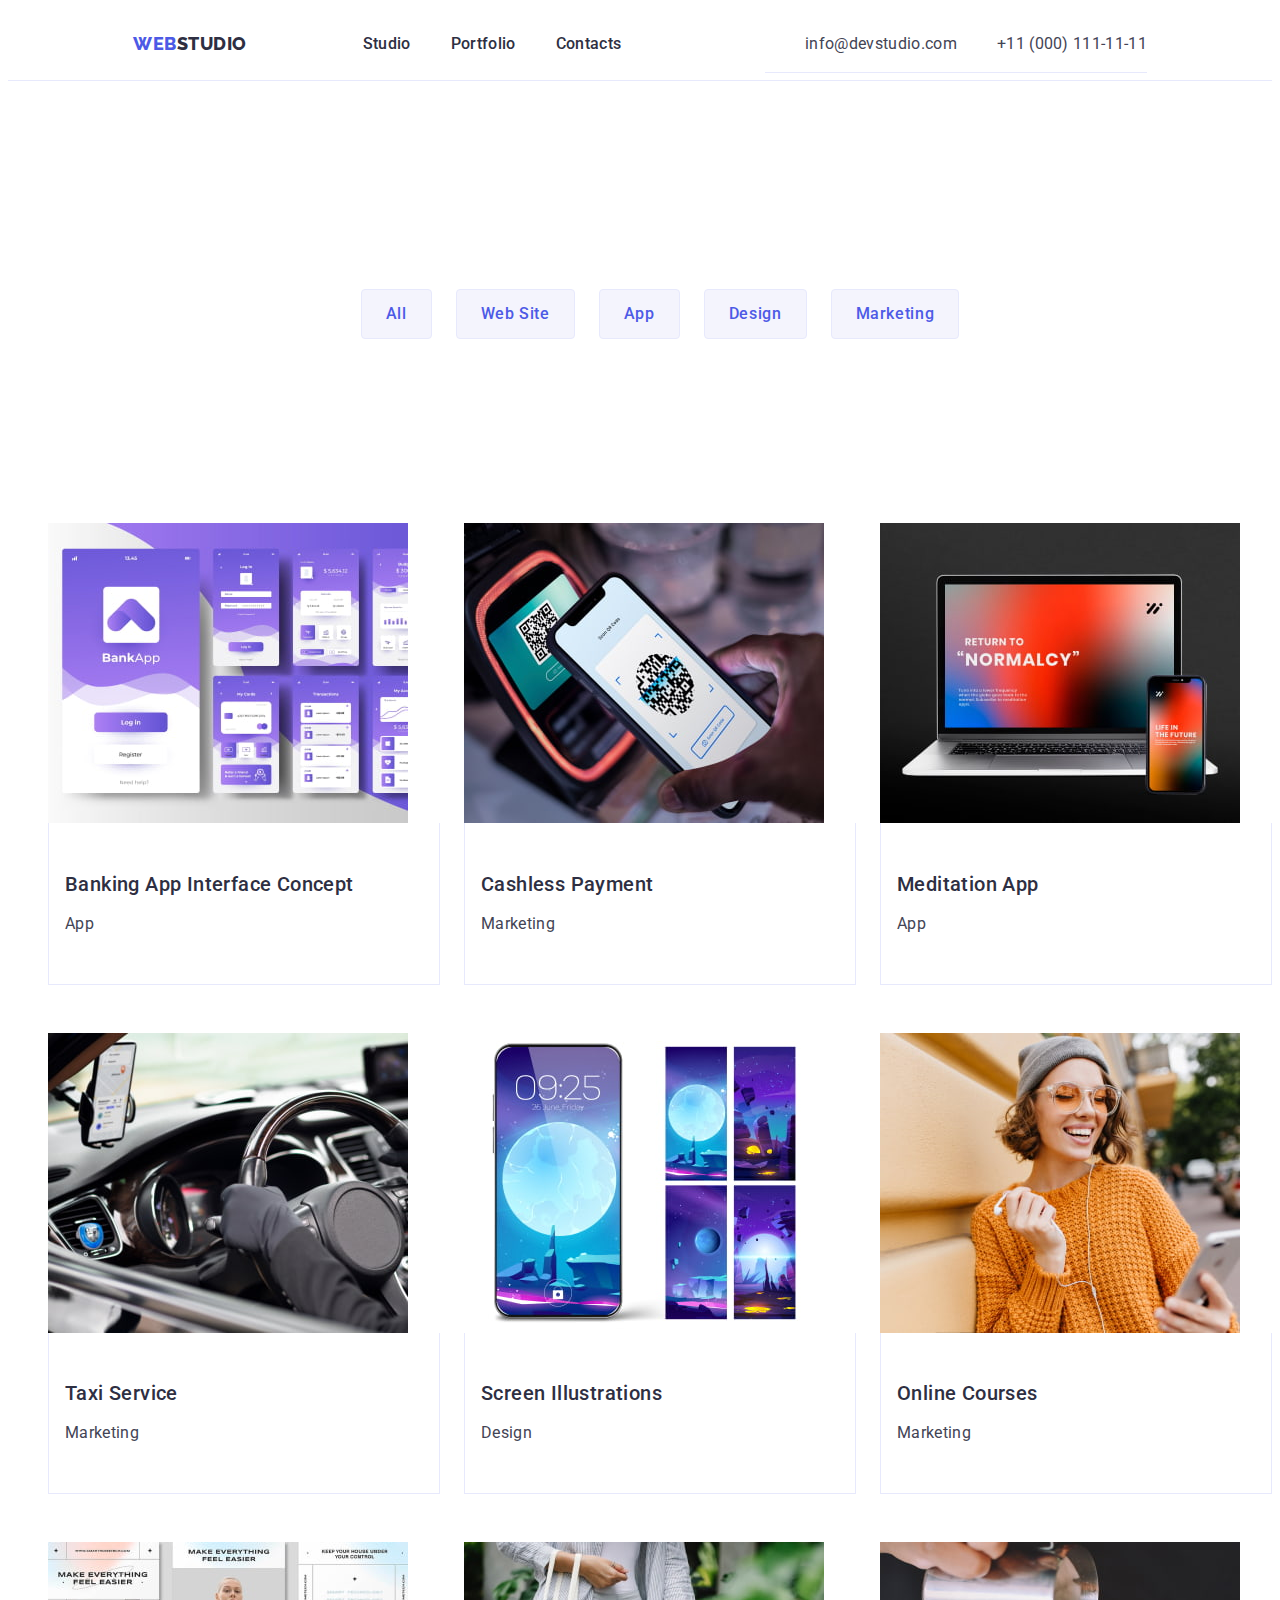
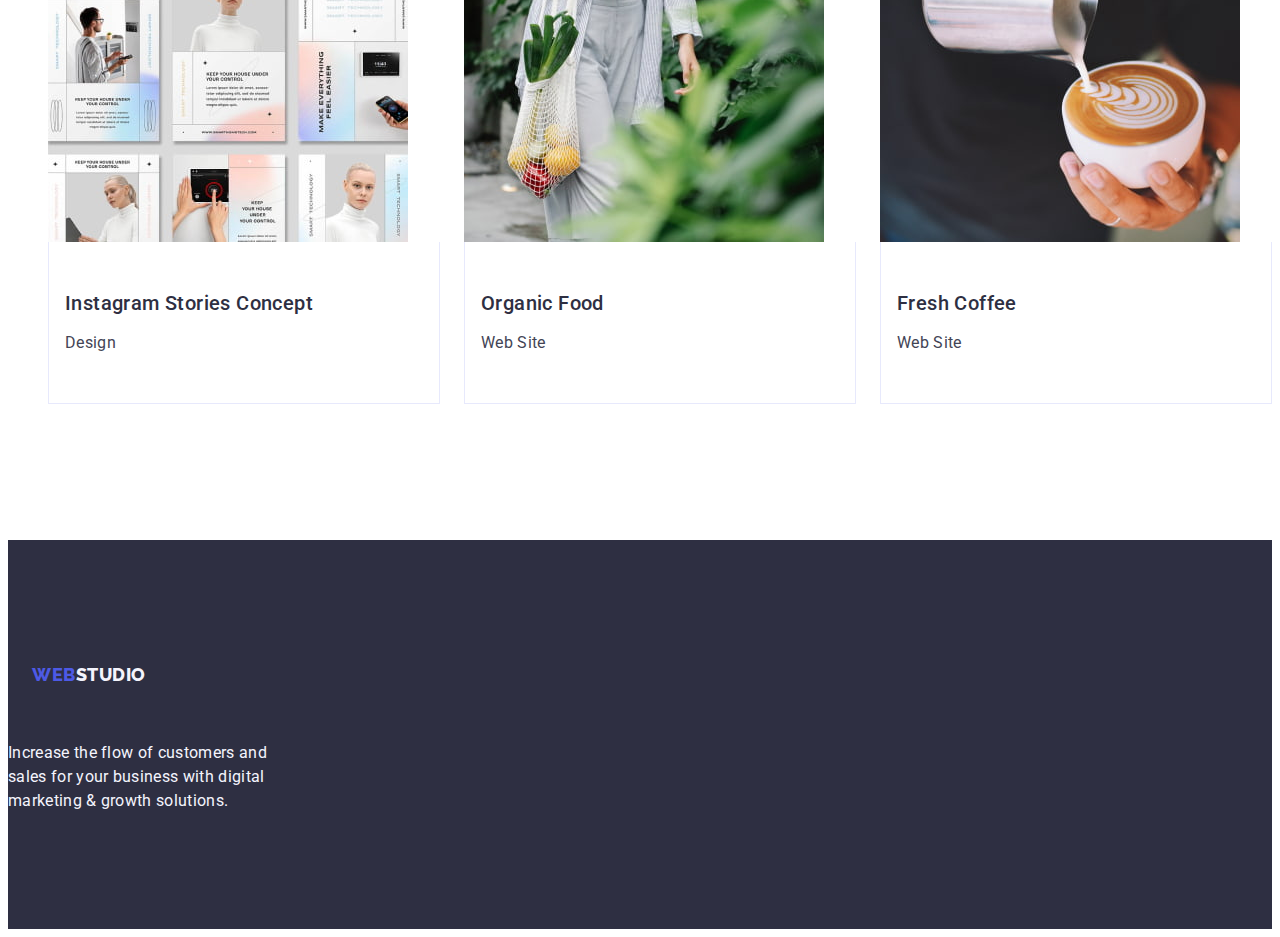
==== commit b49be765: "added some styles" ====
--- a/portfolio.html
+++ b/portfolio.html
@@ -21,7 +21,7 @@
   </head>
   <body>
     <!-- Top line -->
-    <header>
+    <header class="header">
       <div class="container header-container">
         <nav class="navigation">
           <a class="navigation-logo link" href="./index.html"
--- a/css/styles.css
+++ b/css/styles.css
@@ -48,6 +48,10 @@
 
 /* Header */
 
+.header {
+  border-bottom: 1px solid #e7e9fc;
+}
+
 .header-container {
   width:  1158px;
   height: 72px;
@@ -61,7 +65,6 @@
 
 header .navigation {
   display: flex;
-  border-bottom: 1px solid #e7e9fc;
   align-items: center;
 }
 
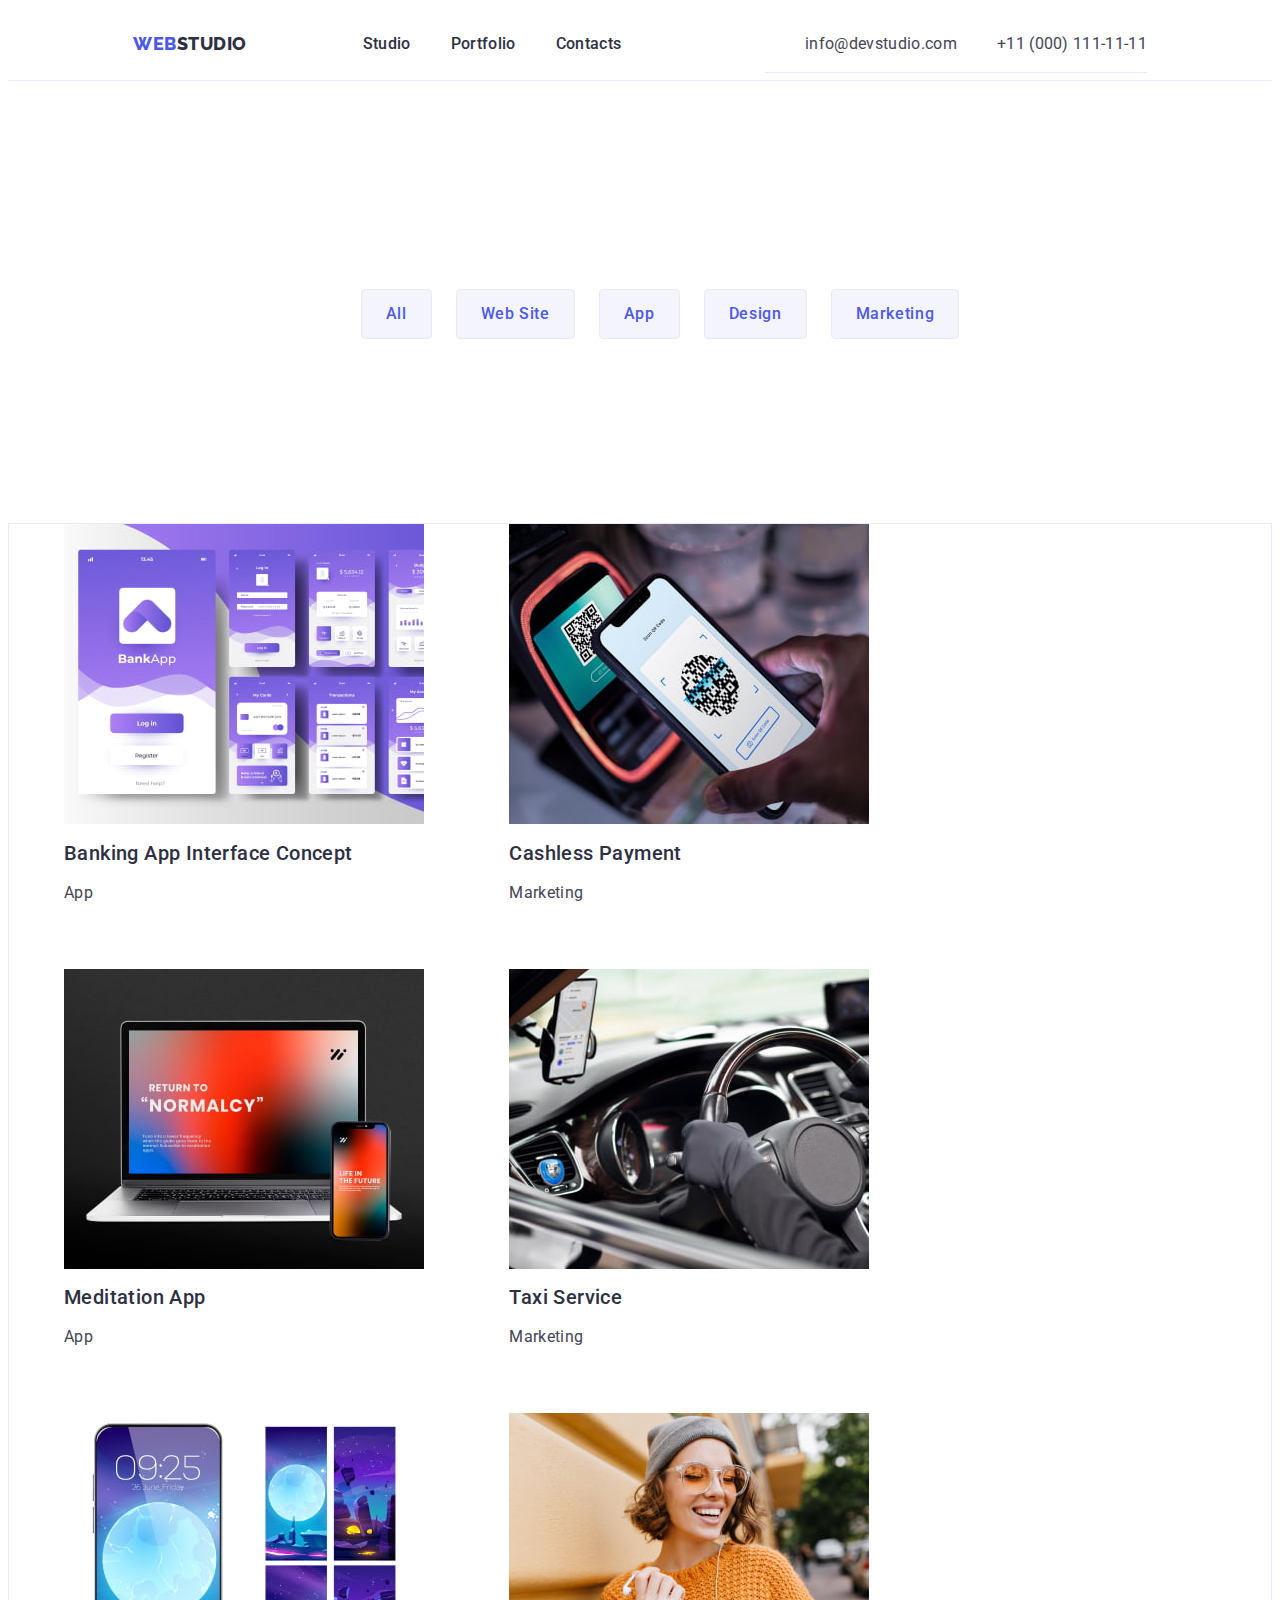
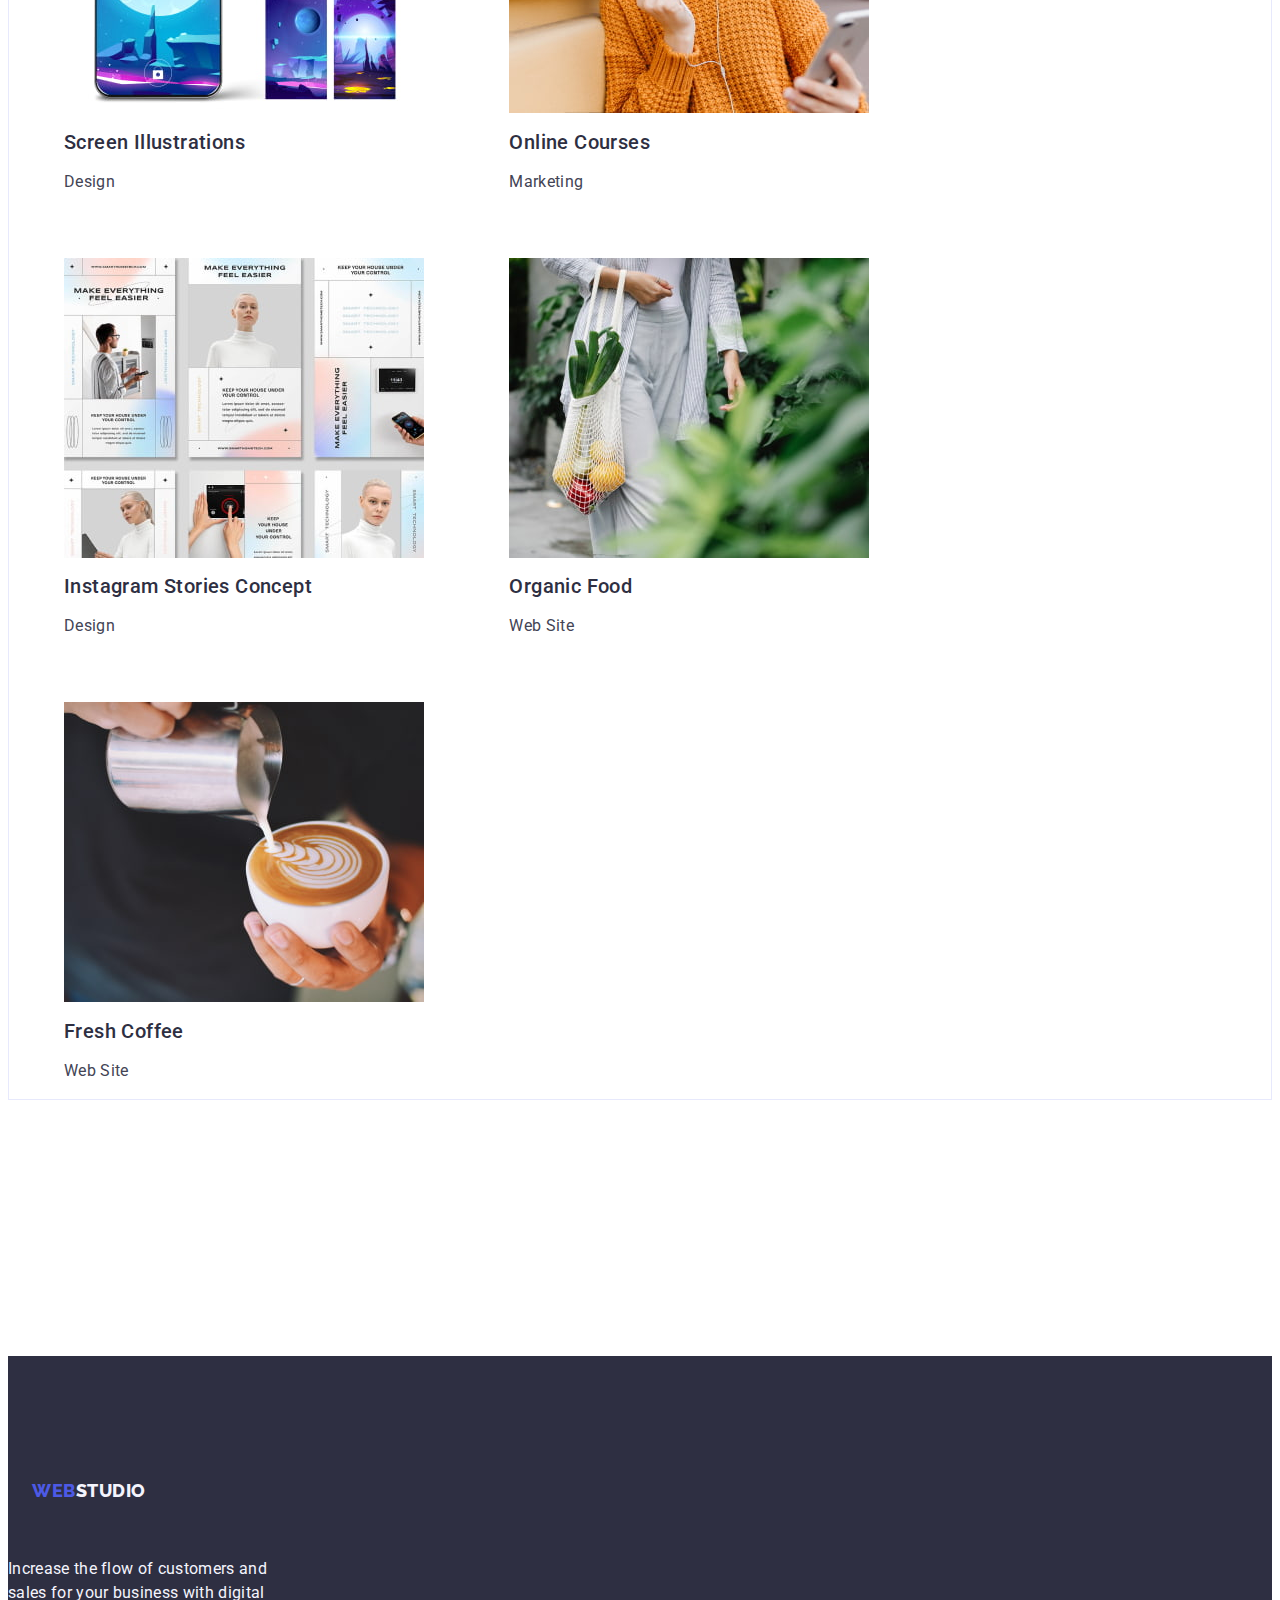
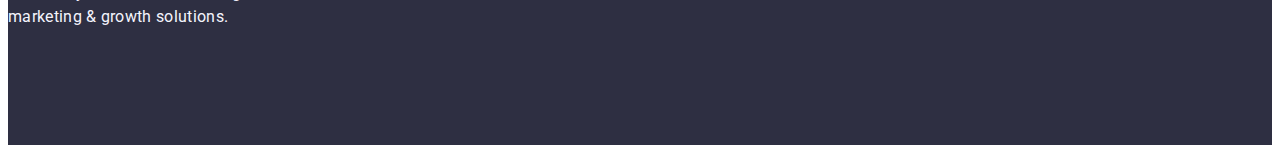
==== commit 9142a3bc: "fixed calc" ====
--- a/portfolio.html
+++ b/portfolio.html
@@ -95,12 +95,10 @@
                   width="360"
                   height="300"
                 />
-                <div class="project-title-dsc-container">
-                  <h2 class="project-list-title">
-                    Banking App Interface Concept
-                  </h2>
-                  <p class="project-list-dsc">App</p>
-                </div>
+                <h2 class="project-list-title">
+                  Banking App Interface Concept
+                </h2>
+                <p class="project-list-dsc">App</p>
               </a>
             </li>
             <li class="project-list-item">
@@ -111,10 +109,9 @@
                   width="360"
                   height="300"
                 />
-                <div class="project-title-dsc-container">
-                  <h2 class="project-list-title">Cashless Payment</h2>
-                  <p class="project-list-dsc">Marketing</p>
-                </div>
+
+                <h2 class="project-list-title">Cashless Payment</h2>
+                <p class="project-list-dsc">Marketing</p>
               </a>
             </li>
             <li class="project-list-item">
@@ -125,10 +122,9 @@
                   width="360"
                   height="300"
                 />
-                <div class="project-title-dsc-container">
-                  <h2 class="project-list-title">Meditation App</h2>
-                  <p class="project-list-dsc">App</p>
-                </div>
+
+                <h2 class="project-list-title">Meditation App</h2>
+                <p class="project-list-dsc">App</p>
               </a>
             </li>
             <li class="project-list-item">
@@ -139,10 +135,9 @@
                   width="360"
                   height="300"
                 />
-                <div class="project-title-dsc-container">
-                  <h2 class="project-list-title">Taxi Service</h2>
-                  <p class="project-list-dsc">Marketing</p>
-                </div>
+
+                <h2 class="project-list-title">Taxi Service</h2>
+                <p class="project-list-dsc">Marketing</p>
               </a>
             </li>
             <li class="project-list-item">
@@ -153,10 +148,9 @@
                   width="360"
                   height="300"
                 />
-                <div class="project-title-dsc-container">
-                  <h2 class="project-list-title">Screen Illustrations</h2>
-                  <p class="project-list-dsc">Design</p>
-                </div>
+
+                <h2 class="project-list-title">Screen Illustrations</h2>
+                <p class="project-list-dsc">Design</p>
               </a>
             </li>
             <li class="project-list-item">
@@ -167,10 +161,9 @@
                   width="360"
                   height="300"
                 />
-                <div class="project-title-dsc-container">
-                  <h2 class="project-list-title">Online Courses</h2>
-                  <p class="project-list-dsc">Marketing</p>
-                </div>
+
+                <h2 class="project-list-title">Online Courses</h2>
+                <p class="project-list-dsc">Marketing</p>
               </a>
             </li>
             <li class="project-list-item">
@@ -181,10 +174,9 @@
                   width="360"
                   height="300"
                 />
-                <div class="project-title-dsc-container">
-                  <h2 class="project-list-title">Instagram Stories Concept</h2>
-                  <p class="project-list-dsc">Design</p>
-                </div>
+
+                <h2 class="project-list-title">Instagram Stories Concept</h2>
+                <p class="project-list-dsc">Design</p>
               </a>
             </li>
             <li class="project-list-item">
@@ -195,10 +187,9 @@
                   width="360"
                   height="300"
                 />
-                <div class="project-title-dsc-container">
-                  <h2 class="project-list-title">Organic Food</h2>
-                  <p class="project-list-dsc">Web Site</p>
-                </div>
+
+                <h2 class="project-list-title">Organic Food</h2>
+                <p class="project-list-dsc">Web Site</p>
               </a>
             </li>
             <li class="project-list-item">
@@ -209,10 +200,9 @@
                   width="360"
                   height="300"
                 />
-                <div class="project-title-dsc-container">
-                  <h2 class="project-list-title">Fresh Coffee</h2>
-                  <p class="project-list-dsc">Web Site</p>
-                </div>
+
+                <h2 class="project-list-title">Fresh Coffee</h2>
+                <p class="project-list-dsc">Web Site</p>
               </a>
             </li>
           </ul>
--- a/css/styles.css
+++ b/css/styles.css
@@ -400,7 +400,8 @@
 /* Portfolio page */
 
 .portfolio {
-padding-top: 96px; 
+  padding-top: 96px; 
+  padding-bottom: 120px;
 }
 
 /* filter */
@@ -470,10 +471,13 @@
   flex-wrap: wrap; 
   column-gap: 24px;
   row-gap: 48px;
+  border: 1px solid var(--cornflower, #E7E9FC);
+  background: var(--white, #FFF);
 }
 
 .project-list-item {
   width: calc((100% - 48px) / 3);
+  padding: 0 15px;
 }
 
 img{
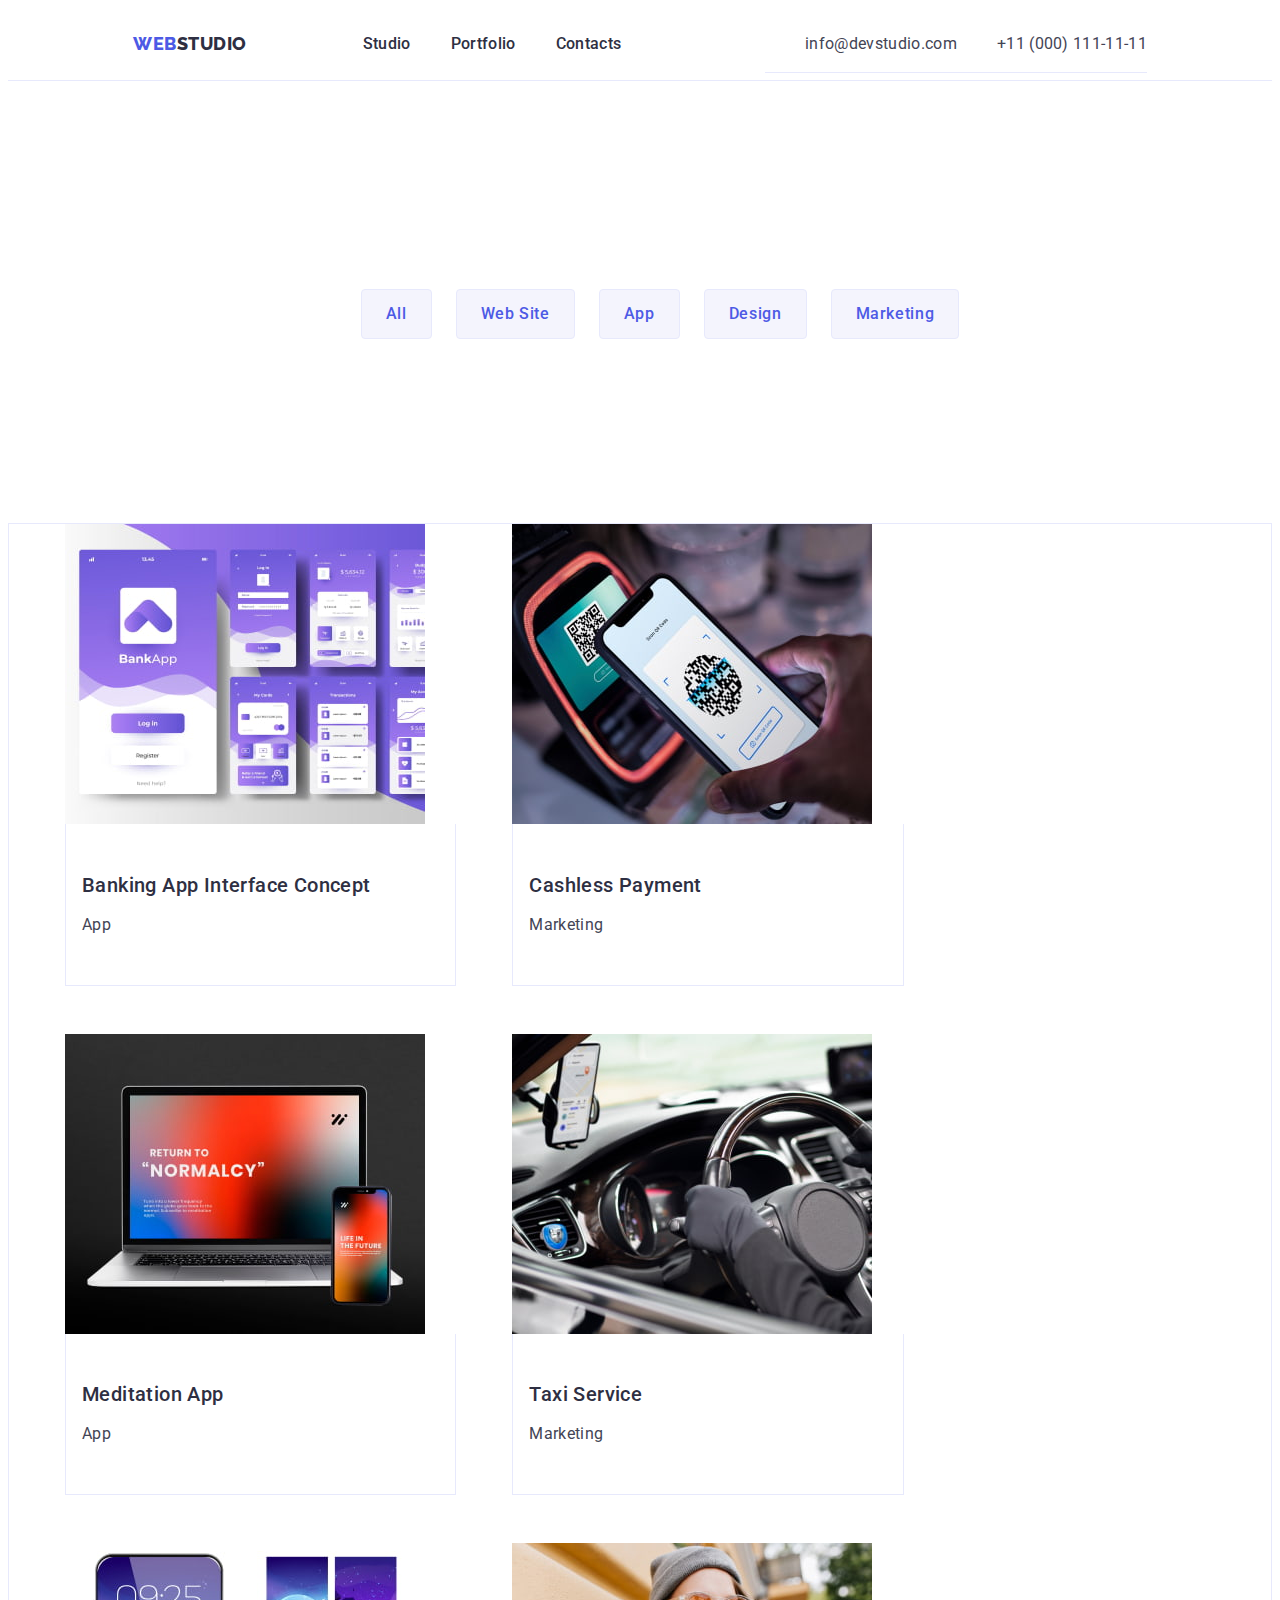
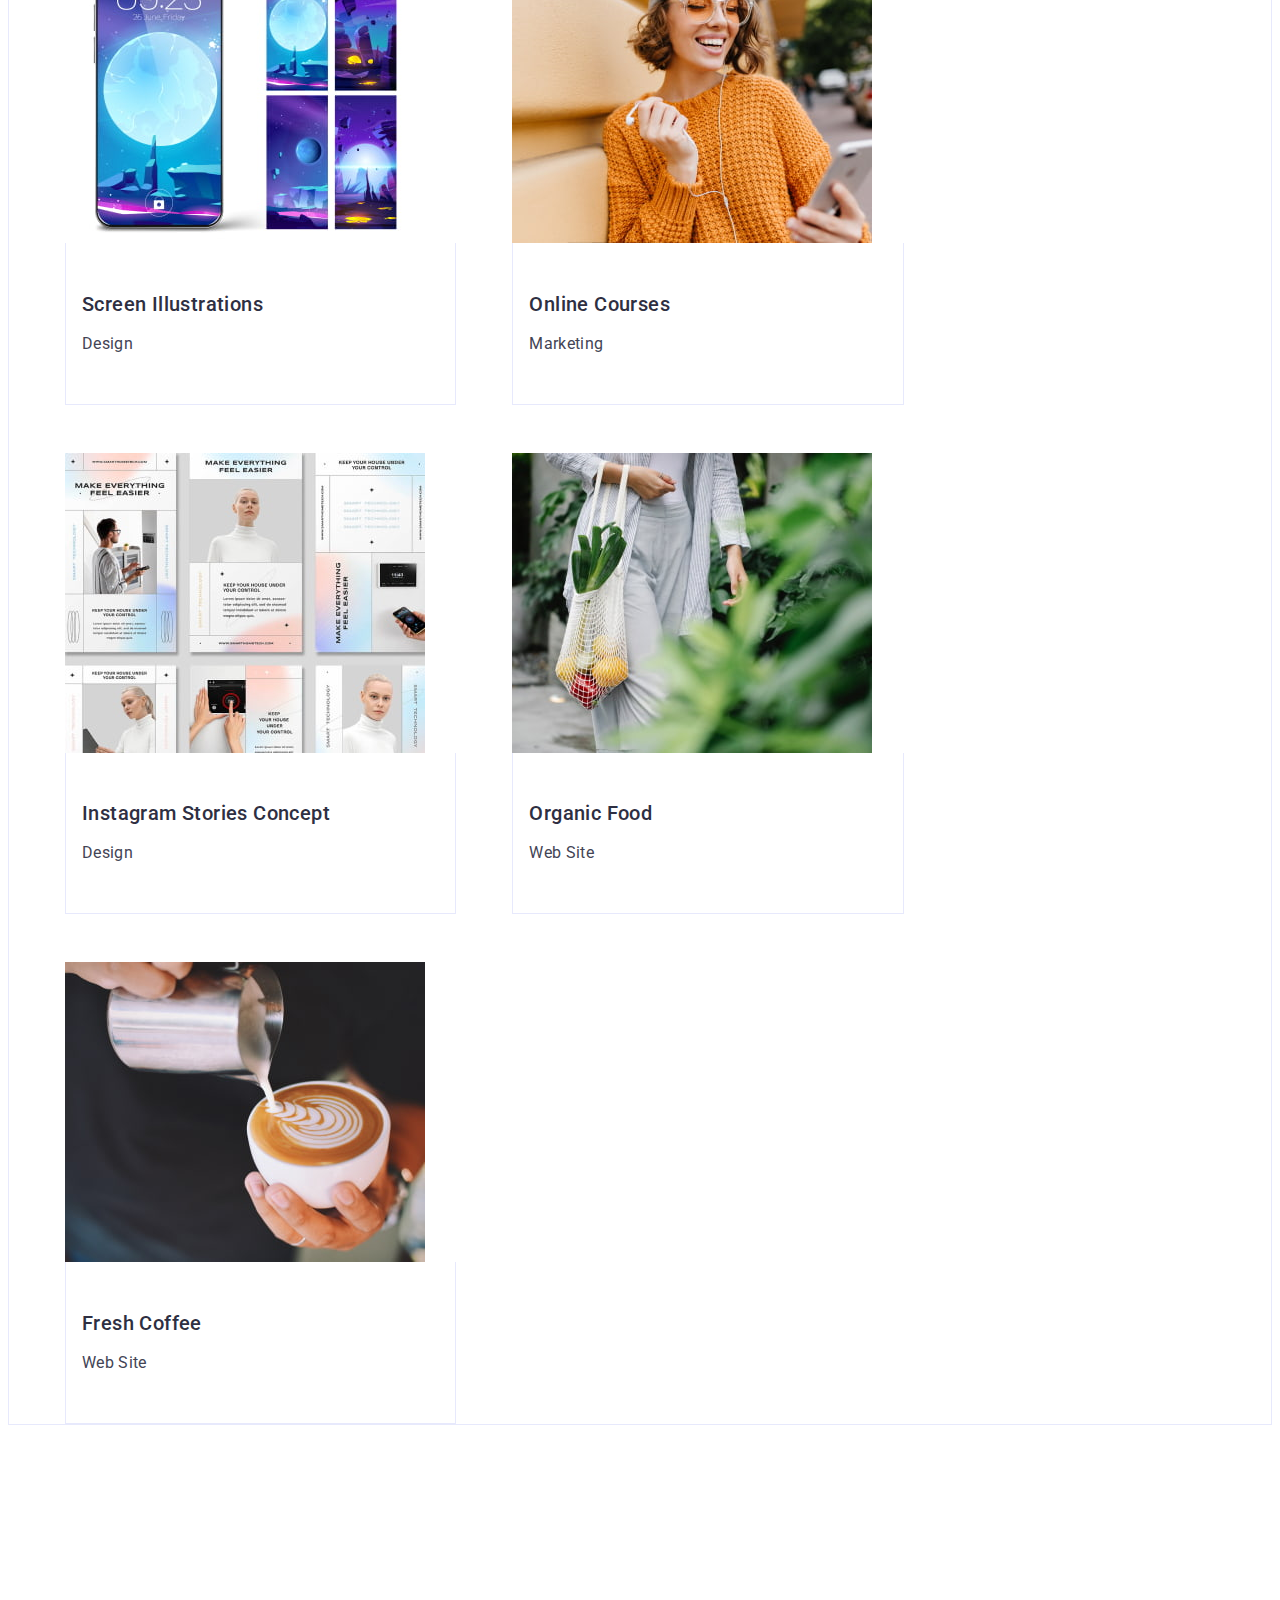
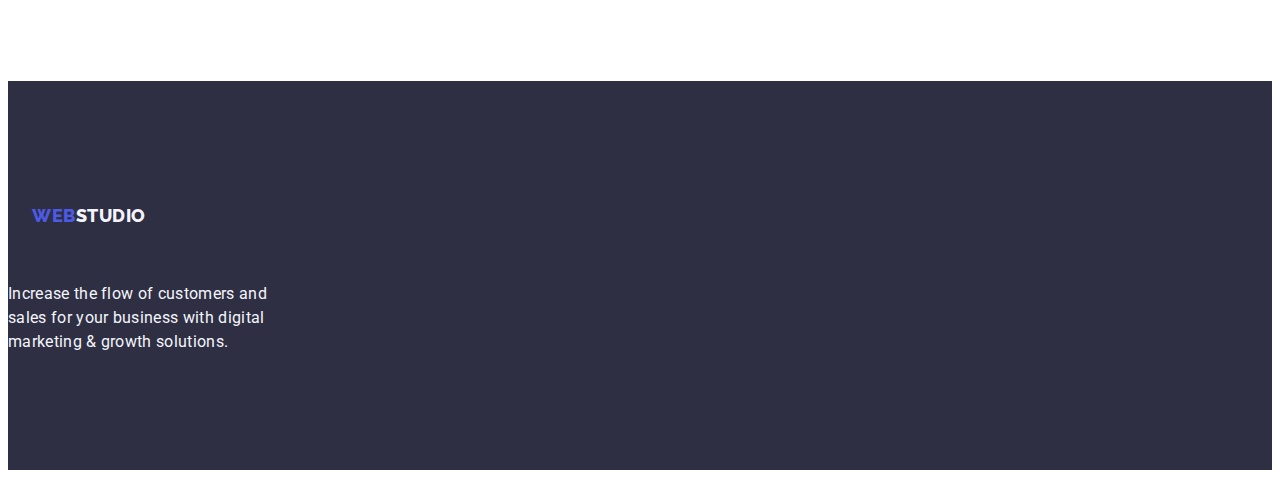
==== commit 43553f93: "fixed errors" ====
--- a/portfolio.html
+++ b/portfolio.html
@@ -95,10 +95,12 @@
                   width="360"
                   height="300"
                 />
-                <h2 class="project-list-title">
-                  Banking App Interface Concept
-                </h2>
-                <p class="project-list-dsc">App</p>
+                <div class="project-title-dsc-container">
+                  <h2 class="project-list-title">
+                    Banking App Interface Concept
+                  </h2>
+                  <p class="project-list-dsc">App</p>
+                </div>
               </a>
             </li>
             <li class="project-list-item">
@@ -109,9 +111,10 @@
                   width="360"
                   height="300"
                 />
-
-                <h2 class="project-list-title">Cashless Payment</h2>
-                <p class="project-list-dsc">Marketing</p>
+                <div class="project-title-dsc-container">
+                  <h2 class="project-list-title">Cashless Payment</h2>
+                  <p class="project-list-dsc">Marketing</p>
+                </div>
               </a>
             </li>
             <li class="project-list-item">
@@ -122,9 +125,10 @@
                   width="360"
                   height="300"
                 />
-
-                <h2 class="project-list-title">Meditation App</h2>
-                <p class="project-list-dsc">App</p>
+                <div class="project-title-dsc-container">
+                  <h2 class="project-list-title">Meditation App</h2>
+                  <p class="project-list-dsc">App</p>
+                </div>
               </a>
             </li>
             <li class="project-list-item">
@@ -135,9 +139,10 @@
                   width="360"
                   height="300"
                 />
-
-                <h2 class="project-list-title">Taxi Service</h2>
-                <p class="project-list-dsc">Marketing</p>
+                <div class="project-title-dsc-container">
+                  <h2 class="project-list-title">Taxi Service</h2>
+                  <p class="project-list-dsc">Marketing</p>
+                </div>
               </a>
             </li>
             <li class="project-list-item">
@@ -148,9 +153,10 @@
                   width="360"
                   height="300"
                 />
-
-                <h2 class="project-list-title">Screen Illustrations</h2>
-                <p class="project-list-dsc">Design</p>
+                <div class="project-title-dsc-container">
+                  <h2 class="project-list-title">Screen Illustrations</h2>
+                  <p class="project-list-dsc">Design</p>
+                </div>
               </a>
             </li>
             <li class="project-list-item">
@@ -161,9 +167,10 @@
                   width="360"
                   height="300"
                 />
-
-                <h2 class="project-list-title">Online Courses</h2>
-                <p class="project-list-dsc">Marketing</p>
+                <div class="project-title-dsc-container">
+                  <h2 class="project-list-title">Online Courses</h2>
+                  <p class="project-list-dsc">Marketing</p>
+                </div>
               </a>
             </li>
             <li class="project-list-item">
@@ -174,9 +181,10 @@
                   width="360"
                   height="300"
                 />
-
-                <h2 class="project-list-title">Instagram Stories Concept</h2>
-                <p class="project-list-dsc">Design</p>
+                <div class="project-title-dsc-container">
+                  <h2 class="project-list-title">Instagram Stories Concept</h2>
+                  <p class="project-list-dsc">Design</p>
+                </div>
               </a>
             </li>
             <li class="project-list-item">
@@ -187,9 +195,10 @@
                   width="360"
                   height="300"
                 />
-
-                <h2 class="project-list-title">Organic Food</h2>
-                <p class="project-list-dsc">Web Site</p>
+                <div class="project-title-dsc-container">
+                  <h2 class="project-list-title">Organic Food</h2>
+                  <p class="project-list-dsc">Web Site</p>
+                </div>
               </a>
             </li>
             <li class="project-list-item">
@@ -200,9 +209,10 @@
                   width="360"
                   height="300"
                 />
-
-                <h2 class="project-list-title">Fresh Coffee</h2>
-                <p class="project-list-dsc">Web Site</p>
+                <div class="project-title-dsc-container">
+                  <h2 class="project-list-title">Fresh Coffee</h2>
+                  <p class="project-list-dsc">Web Site</p>
+                </div>
               </a>
             </li>
           </ul>
--- a/css/styles.css
+++ b/css/styles.css
@@ -477,12 +477,13 @@
 
 .project-list-item {
   width: calc((100% - 48px) / 3);
-  padding: 0 15px;
+  padding: 0 16px;
 }
 
 img{
   display: block;
 }
+
 .project-title-dsc-container {
   padding: 32px 16px;
   border: 1px solid #e7e9fc; 
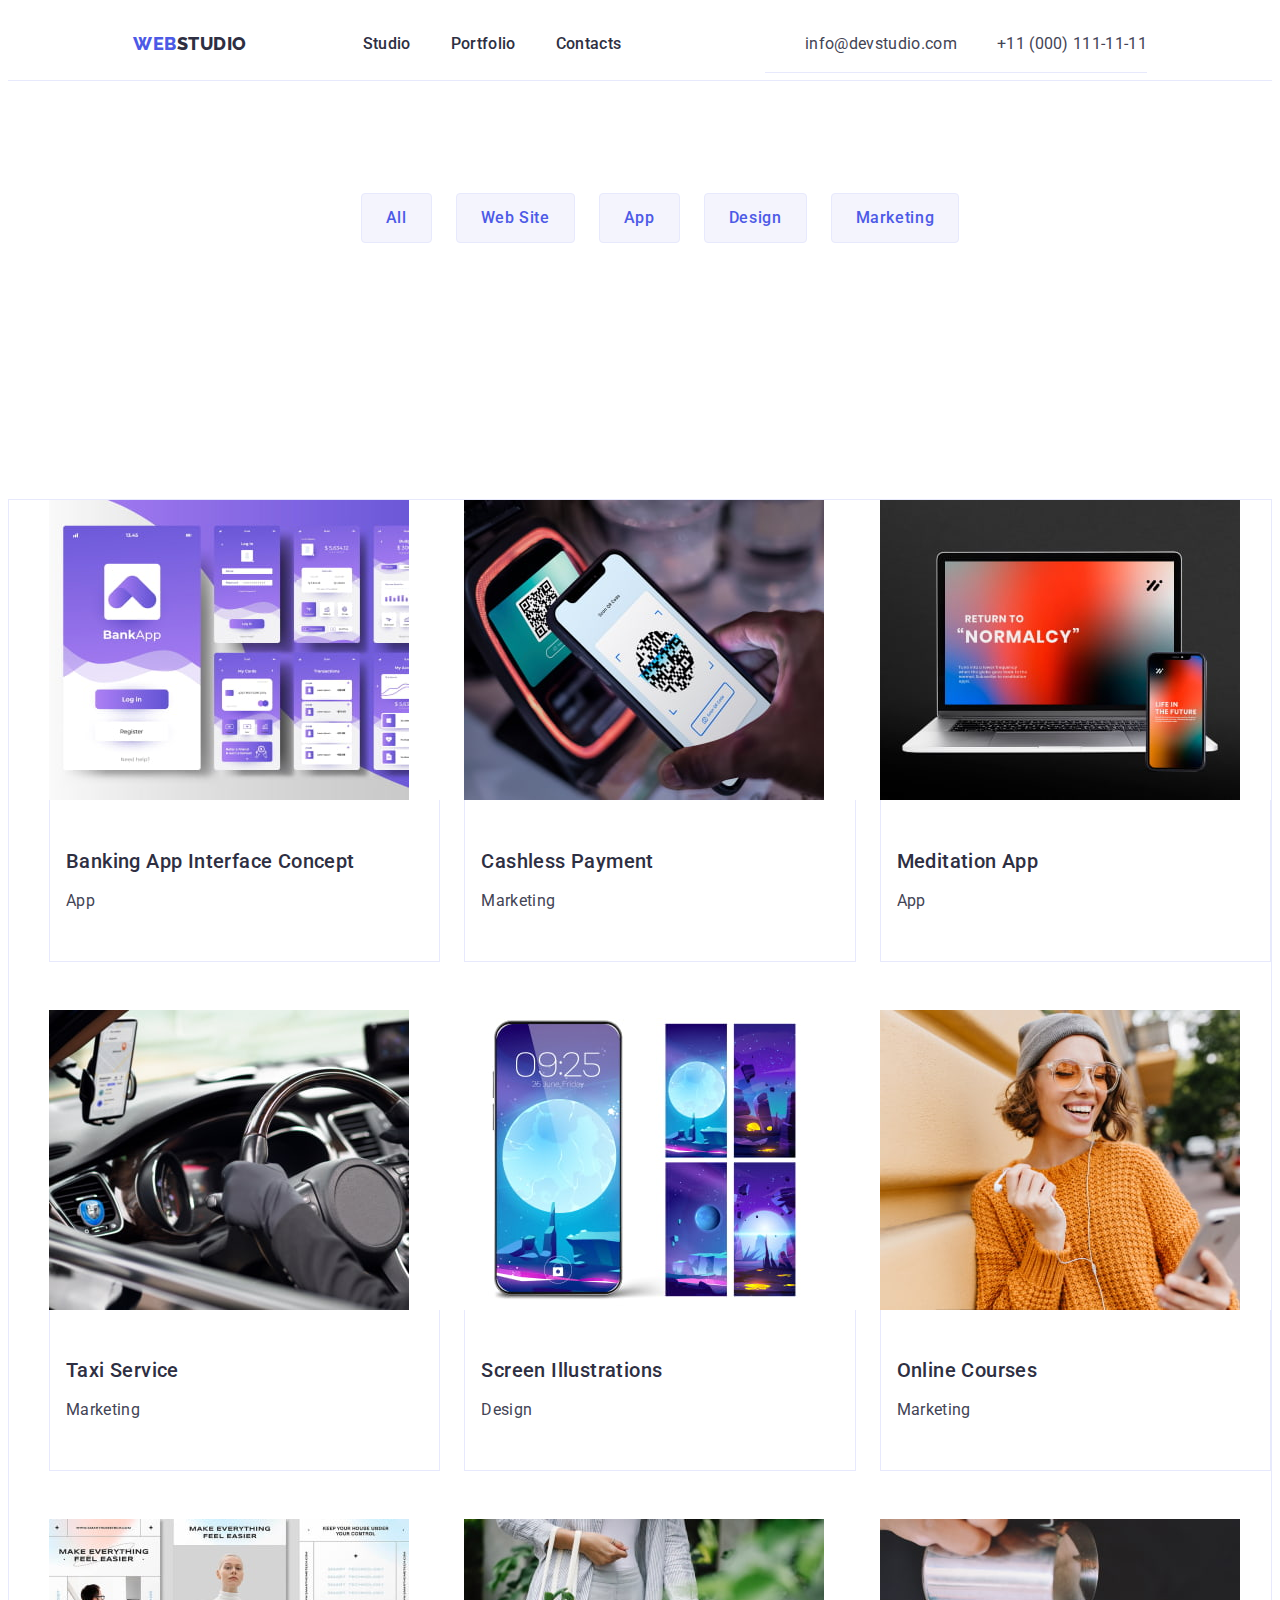
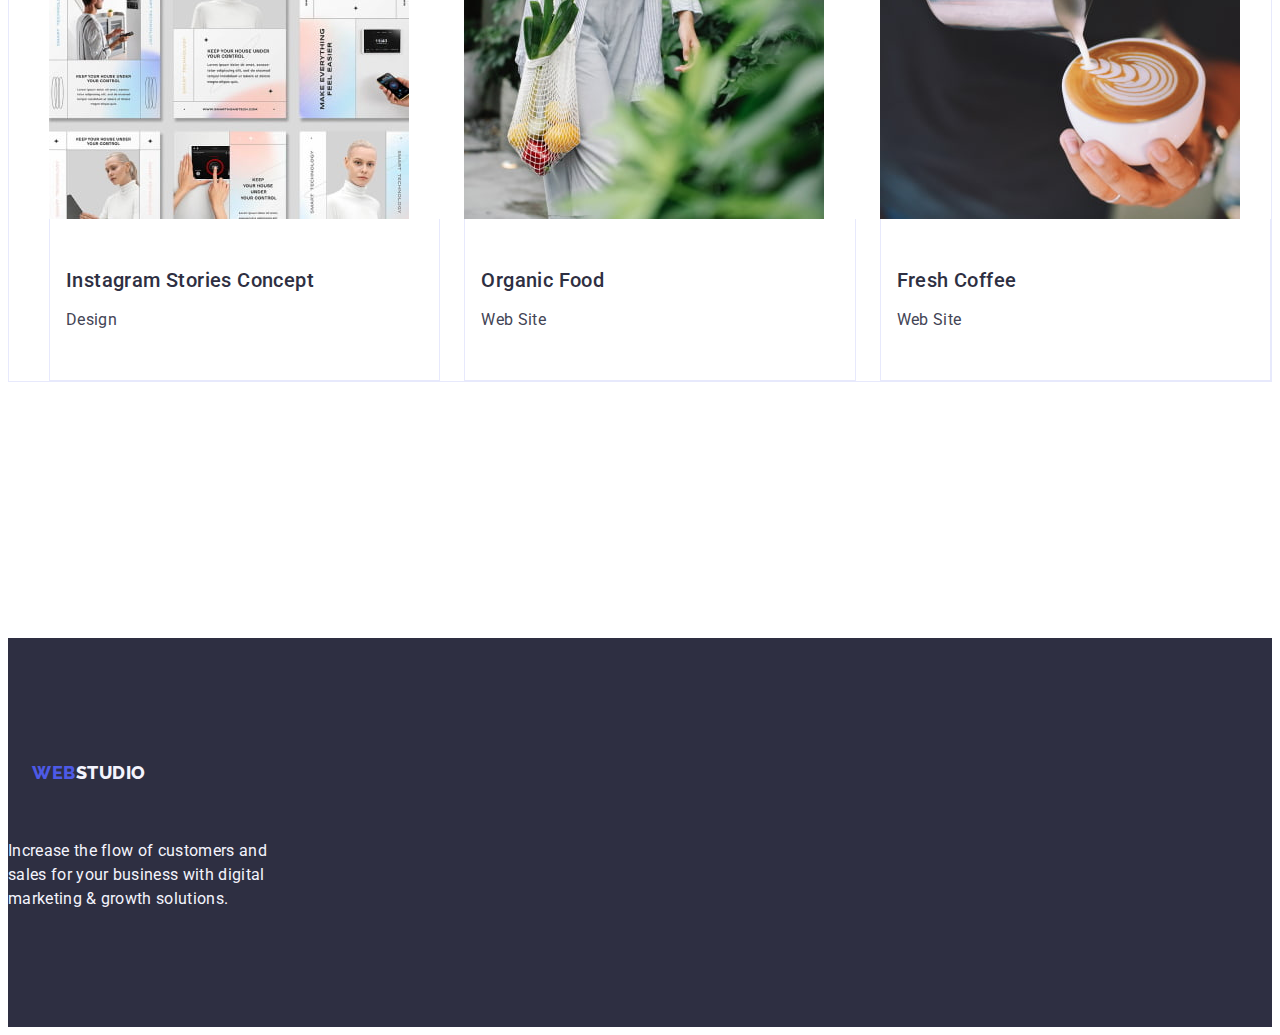
==== commit d2bcc076: "added a container for the list of projects" ====
--- a/portfolio.html
+++ b/portfolio.html
@@ -85,7 +85,8 @@
             </li>
           </ul>
 
-          <!-- Rows -->
+          <!-- Rows --> 
+          <div class="project-list-container container">
           <ul class="project-list list">
             <li class="project-list-item">
               <a class="project-img link" href="#">
@@ -216,6 +217,7 @@
               </a>
             </li>
           </ul>
+        </div>
         </div>
       </section>
     </main>
--- a/css/styles.css
+++ b/css/styles.css
@@ -406,7 +406,7 @@
 
 /* filter */
 
-.filter-container {
+.filter-container .container {
   display: flex;
   padding-top: 96px; 
   padding-bottom: 120px; 
@@ -458,11 +458,12 @@
 
 /* Rows */
 
-.project-list-container {
-  display: flex;
-  margin: 0 auto;
-
-}
+.project-list-container .container {
+    max-width: 1158px;
+    margin: 0 auto;
+    padding: 0 15px;
+ }
+
 
 .project-list {
   background: #fff;
@@ -477,7 +478,8 @@
 
 .project-list-item {
   width: calc((100% - 48px) / 3);
-  padding: 0 16px;
+  padding: 0;
+  margin: 0;
 }
 
 img{
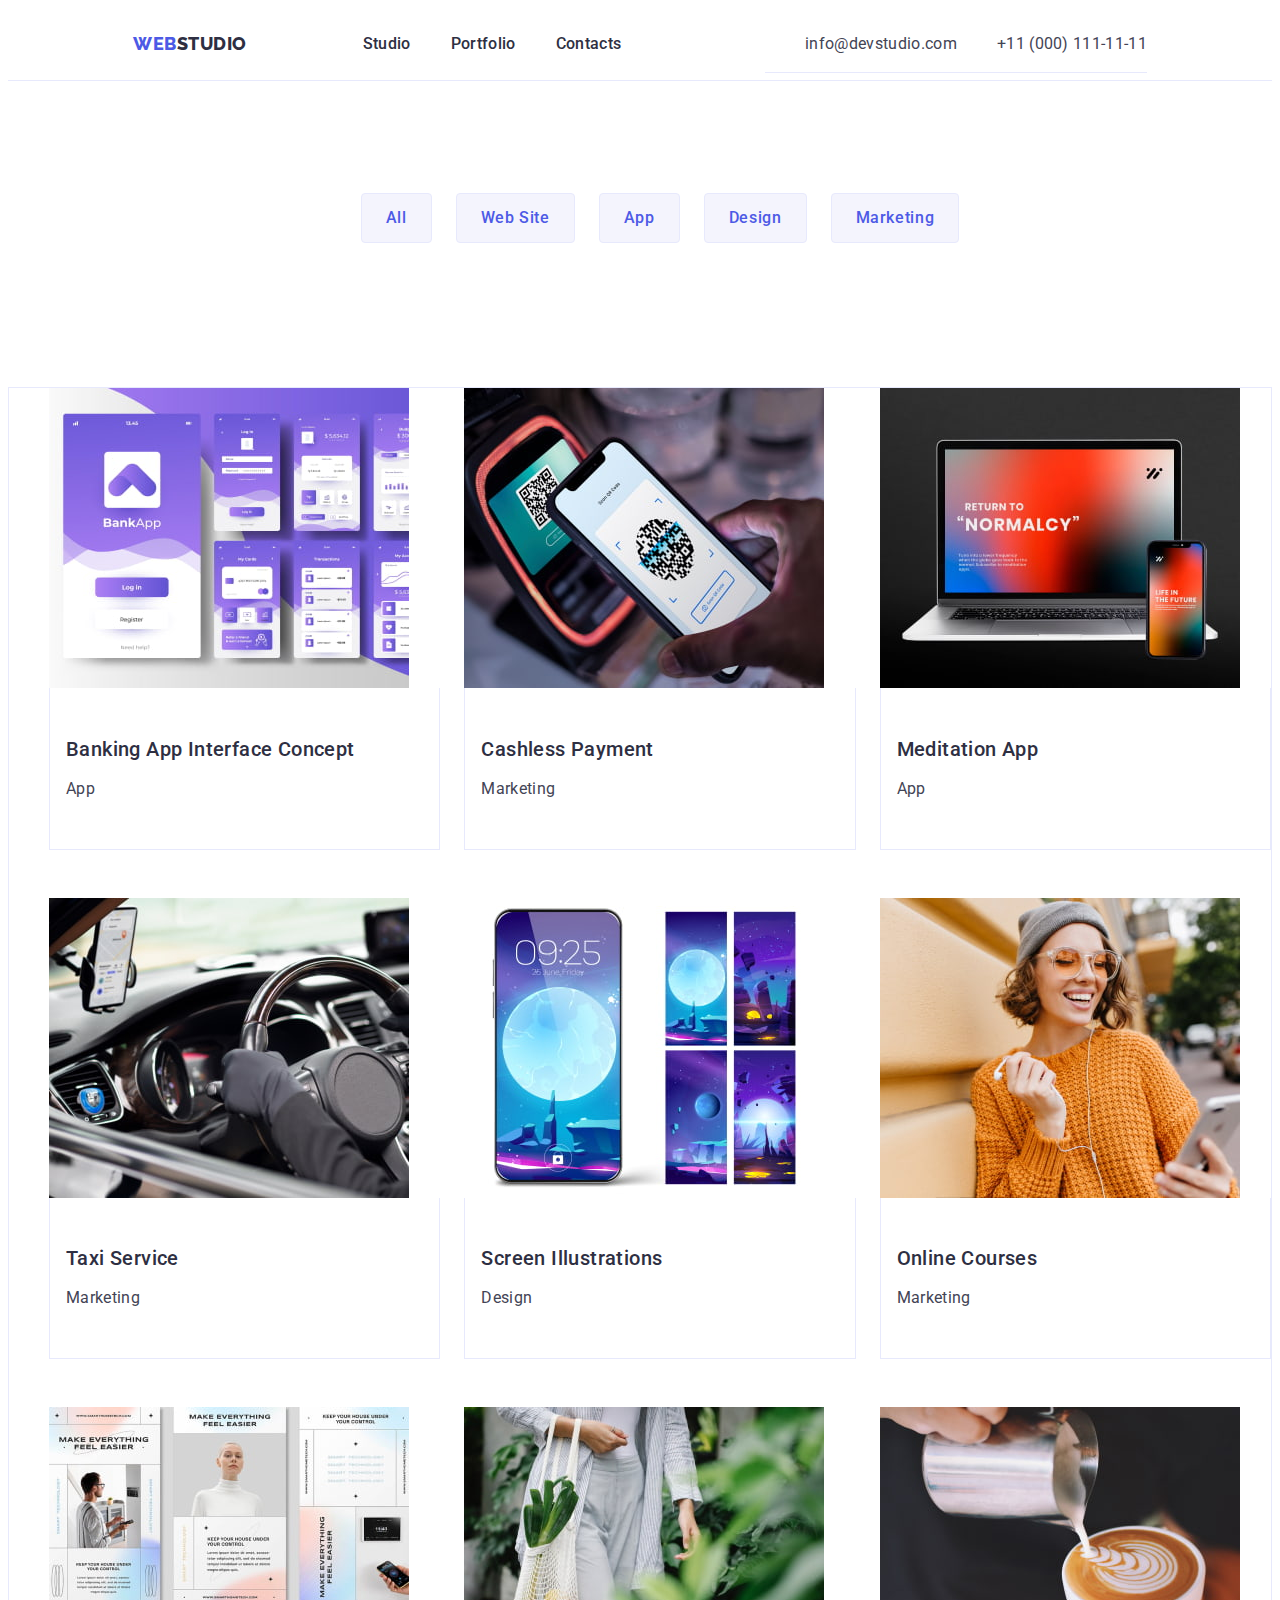
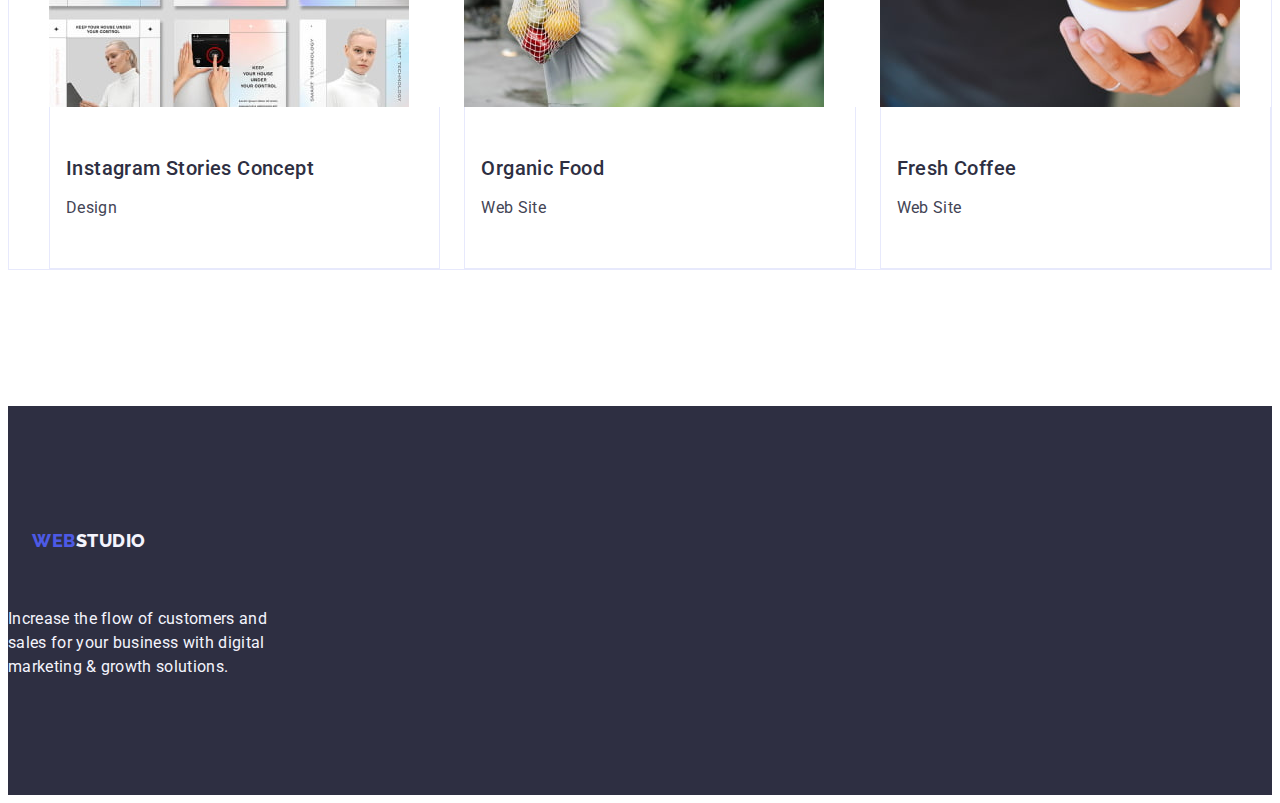
==== commit 5444e22a: "added some edits" ====
--- a/portfolio.html
+++ b/portfolio.html
@@ -86,7 +86,6 @@
           </ul>
 
           <!-- Rows --> 
-          <div class="project-list-container container">
           <ul class="project-list list">
             <li class="project-list-item">
               <a class="project-img link" href="#">
@@ -217,7 +216,6 @@
               </a>
             </li>
           </ul>
-        </div>
         </div>
       </section>
     </main>
--- a/css/styles.css
+++ b/css/styles.css
@@ -458,13 +458,6 @@
 
 /* Rows */
 
-.project-list-container .container {
-    max-width: 1158px;
-    margin: 0 auto;
-    padding: 0 15px;
- }
-
-
 .project-list {
   background: #fff;
   list-style: none;
